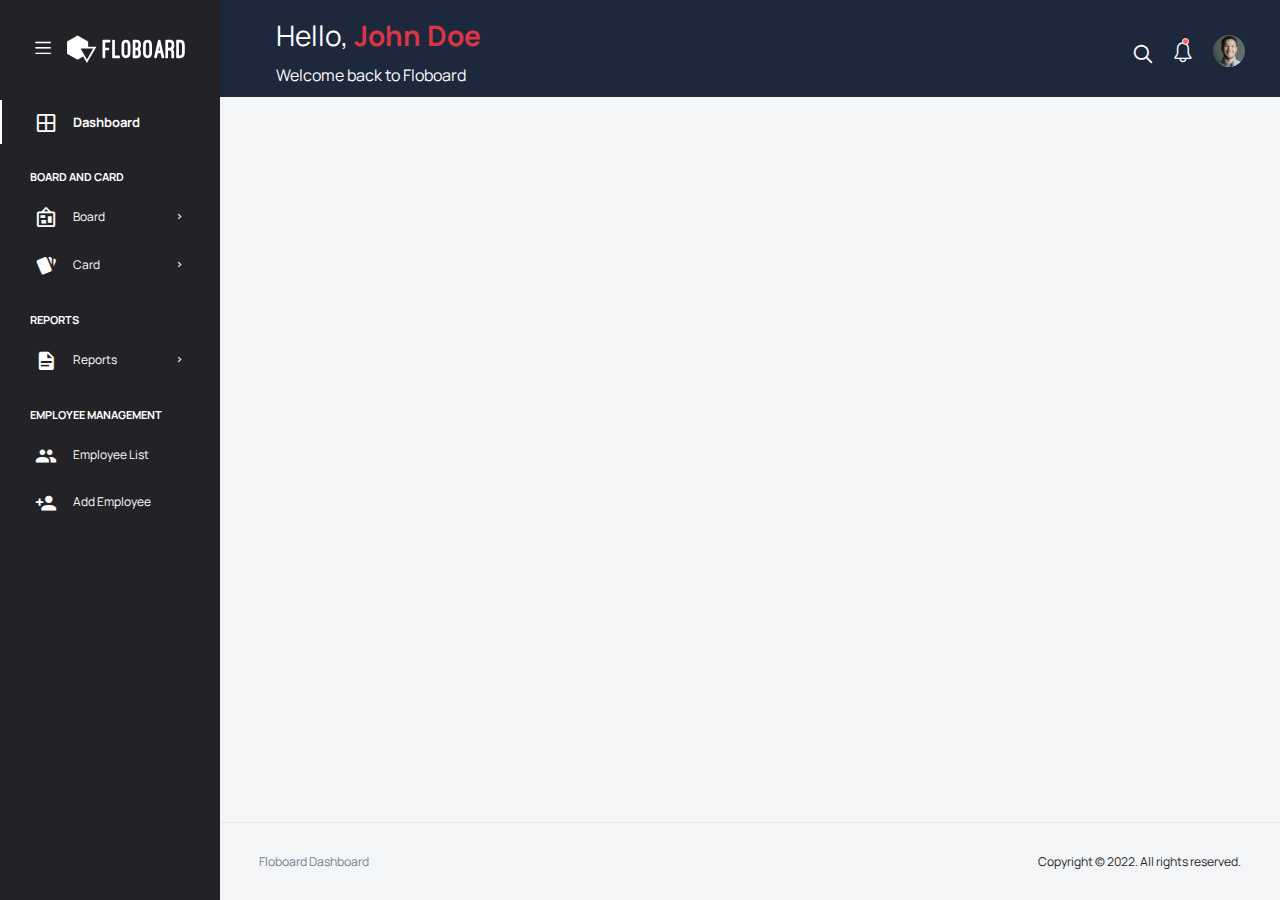
==== index.html @ 1e647978 "First commit, created the base template" ====
<!DOCTYPE html>
<html lang="en">
<head>
    <meta charset="UTF-8">
    <meta http-equiv="X-UA-Compatible" content="IE=edge">
    <meta name="viewport" content="width=device-width, initial-scale=1.0">
    <title>Floboard</title>

    <!-- base css -->
    <link rel="stylesheet" href="assets/vendors/vendors/feather/feather.css">
    <link rel="stylesheet" href="assets/vendors/vendors/mdi/css/materialdesignicons.min.css">
    <link rel="stylesheet" href="assets/vendors/vendors/ti-icons/css/themify-icons.css">
    <link rel="stylesheet" href="assets/vendors/vendors/typicons/typicons.css">
    <link rel="stylesheet" href="assets/vendors/vendors/simple-line-icons/css/simple-line-icons.css">
    <link rel="stylesheet" href="assets/vendors/vendors/css/vendor.bundle.base.css">
    <link rel="stylesheet" href="assets/vendors/css/vertical-layout-light/style.css">
    <!-- base css -->

    <link rel="shortcut icon" href="assets/Floboard-logo/favicon.png" />
</head>
<body class="sidebar-dark">

    <div class="container-scroller">
        <!-- top navbar -->
        <nav class="navbar default-layout col-lg-12 col-12 p-0 fixed-top d-flex align-items-top flex-row navbar-dark">
            <div class="text-center navbar-brand-wrapper d-flex align-items-center justify-content-start">
                <div class="me-3">
                    <button class="navbar-toggler navbar-toggler align-self-center" type="button" data-bs-toggle="minimize">
                    <span class="icon-menu"></span>
                    </button>
                </div>
                <div>
                    <a class="navbar-brand brand-logo" href="index.html">
                    <!-- <img src="assets/vendors/images/logo.svg" alt="logo" /> -->
                    <img src="assets/Floboard-logo/vector/default-monochrome-white.svg" alt="logo" />
                    </a>
                    <a class="navbar-brand brand-logo-mini" href="index.html">
                    <!-- <img src="assets/vendors/images/logo-mini.svg" alt="logo" /> -->
                    <img src="assets/Floboard-logo/favicon.png" alt="logo" />
                    </a>
                </div>
            </div>
            <div class="navbar-menu-wrapper d-flex align-items-top">
                <ul class="navbar-nav">
                    <li class="nav-item font-weight-semibold d-none d-lg-block ms-0">
                        <h1 class="welcome-text text-white">Hello, <span class="text-danger fw-bold">John Doe</span></h1>
                        <h3 class="welcome-sub-text text-white">Welcome back to Floboard </h3>
                    </li>
                </ul>
                <ul class="navbar-nav ms-auto">
                    <li class="nav-item">
                        <form class="search-form" action="#">
                            <i class="icon-search text-white"></i>
                            <input type="search" class="form-control" placeholder="Search Here" title="Search here">
                        </form>
                    </li>
                    <li class="nav-item dropdown">
                        <a class="nav-link count-indicator" id="countDropdown" href="#" data-bs-toggle="dropdown" aria-expanded="false">
                        <i class="icon-bell"></i>
                        <span class="count"></span>
                        </a>
                        <div class="dropdown-menu dropdown-menu-right navbar-dropdown preview-list pb-0" aria-labelledby="countDropdown">
                            <a class="dropdown-item py-3">
                                <p class="mb-0 font-weight-medium float-left">You have 7 unread mails </p>
                                <span class="badge badge-pill badge-primary float-right">View all</span>
                            </a>
                            <div class="dropdown-divider"></div>
                            <a class="dropdown-item preview-item">
                                <div class="preview-thumbnail">
                                    <img src="assets/vendors/images/faces/face10.jpg" alt="image" class="img-sm profile-pic">
                                </div>
                                <div class="preview-item-content flex-grow py-2">
                                    <p class="preview-subject ellipsis font-weight-medium text-dark">Marian Garner </p>
                                    <p class="fw-light small-text mb-0"> The meeting is cancelled </p>
                                </div>
                            </a>
                            <a class="dropdown-item preview-item">
                                <div class="preview-thumbnail">
                                    <img src="assets/vendors/images/faces/face12.jpg" alt="image" class="img-sm profile-pic">
                                </div>
                                <div class="preview-item-content flex-grow py-2">
                                    <p class="preview-subject ellipsis font-weight-medium text-dark">David Grey </p>
                                    <p class="fw-light small-text mb-0"> The meeting is cancelled </p>
                                </div>
                            </a>
                            <a class="dropdown-item preview-item">
                                <div class="preview-thumbnail">
                                    <img src="assets/vendors/images/faces/face1.jpg" alt="image" class="img-sm profile-pic">
                                </div>
                                <div class="preview-item-content flex-grow py-2">
                                    <p class="preview-subject ellipsis font-weight-medium text-dark">Travis Jenkins </p>
                                    <p class="fw-light small-text mb-0"> The meeting is cancelled </p>
                                </div>
                            </a>
                        </div>
                    </li>
                    <li class="nav-item dropdown d-none d-lg-block user-dropdown">
                        <a class="nav-link" id="UserDropdown" href="#" data-bs-toggle="dropdown" aria-expanded="false">
                        <img class="img-xs rounded-circle" src="assets/vendors/images/faces/face8.jpg" alt="Profile image"> </a>
                        <div class="dropdown-menu dropdown-menu-right navbar-dropdown" aria-labelledby="UserDropdown">
                            <div class="dropdown-header text-center">
                                <img class="img-md rounded-circle" src="assets/vendors/images/faces/face8.jpg" alt="Profile image">
                                <p class="mb-1 mt-3 font-weight-semibold">Allen Moreno</p>
                                <p class="fw-light text-muted mb-0">allenmoreno@gmail.com</p>
                            </div>
                            <a class="dropdown-item"><i class="dropdown-item-icon mdi mdi-account-outline text-primary me-2"></i> My Profile <span class="badge badge-pill badge-danger">1</span></a>
                            <a class="dropdown-item"><i class="dropdown-item-icon mdi mdi-message-text-outline text-primary me-2"></i> Messages</a>
                            <a class="dropdown-item"><i class="dropdown-item-icon mdi mdi-calendar-check-outline text-primary me-2"></i> Activity</a>
                            <a class="dropdown-item"><i class="dropdown-item-icon mdi mdi-help-circle-outline text-primary me-2"></i> FAQ</a>
                            <a class="dropdown-item"><i class="dropdown-item-icon mdi mdi-power text-primary me-2"></i>Sign Out</a>
                        </div>
                    </li>
                </ul>
                <button class="navbar-toggler navbar-toggler-right d-lg-none align-self-center" type="button" data-bs-toggle="offcanvas">
                <span class="mdi mdi-menu"></span>
                </button>
            </div>
        </nav>
        <!-- top navbar -->

        <!-- body -->
        <div class="container-fluid page-body-wrapper">

            <!-- sidebar -->
            <nav class="sidebar sidebar-offcanvas" id="sidebar">
                <ul class="nav">
                    <li class="nav-item">
                        <a class="nav-link" href="index.html">
                        <i class="mdi mdi-grid-large menu-icon"></i>
                        <span class="menu-title">Dashboard</span>
                        </a>
                    </li>

                    <li class="nav-item nav-category">Board and Card</li>
                    <li class="nav-item">
                        <a class="nav-link" data-bs-toggle="collapse" href="#board-menu" aria-expanded="false" aria-controls="ui-basic">
                        <i class="menu-icon mdi mdi-bulletin-board"></i>
                        <span class="menu-title">Board</span>
                        <i class="menu-arrow"></i> 
                        </a>
                        <div class="collapse" id="board-menu">
                            <ul class="nav flex-column sub-menu">
                                <li class="nav-item"> <a class="nav-link" href="#">Add Board</a></li>
                                <li class="nav-item"> <a class="nav-link" href="#">Show Boards</a></li>
                            </ul>
                        </div>
                    </li>
                    <li class="nav-item">
                        <a class="nav-link" data-bs-toggle="collapse" href="#card-menu" aria-expanded="false" aria-controls="ui-basic">
                        <i class="menu-icon mdi mdi-cards"></i>
                        <span class="menu-title">Card</span>
                        <i class="menu-arrow"></i> 
                        </a>
                        <div class="collapse" id="card-menu">
                            <ul class="nav flex-column sub-menu">
                                <li class="nav-item"> <a class="nav-link" href="#">Add Card</a></li>
                                <li class="nav-item"> <a class="nav-link" href="#">Show Card</a></li>
                            </ul>
                        </div>
                    </li>

                    <li class="nav-item nav-category">Reports</li>
                    <li class="nav-item">
                        <a class="nav-link" data-bs-toggle="collapse" href="#report-menu" aria-expanded="false" aria-controls="ui-basic">
                        <i class="menu-icon mdi mdi-file-document"></i>
                        <span class="menu-title">Reports</span>
                        <i class="menu-arrow"></i> 
                        </a>
                        <div class="collapse" id="report-menu">
                            <ul class="nav flex-column sub-menu">
                                <li class="nav-item"> <a class="nav-link" href="#">Card Wise Report </a></li>
                                <li class="nav-item"> <a class="nav-link" href="#">Board Wise Report</a></li>
                                <li class="nav-item"> <a class="nav-link" href="#">Employee Wise Report</a></li>
                            </ul>
                        </div>
                    </li>

                    <li class="nav-item nav-category">Employee Management</li>
                    <li class="nav-item">
                        <a class="nav-link" href="#">
                        <i class="menu-icon mdi mdi-account-multiple "></i>
                        <span class="menu-title">Employee List</span>
                        </a>
                    </li>
                    <li class="nav-item">
                        <a class="nav-link" href="#">
                        <i class="menu-icon mdi mdi-account-plus"></i>
                        <span class="menu-title">Add Employee</span>
                        </a>
                    </li>
                </ul>
            </nav>
            <!-- sidebar -->

            <div class="main-panel">
                
                <!-- main content -->
                <div class="content-wrapper">


                </div>
                <!-- main -->

                <!-- footer -->
                <footer class="footer">
                    <div class="d-sm-flex justify-content-center justify-content-sm-between">
                        <span class="text-muted text-center text-sm-left d-block d-sm-inline-block">Floboard Dashboard</span>
                        <span class="float-none float-sm-right d-block mt-1 mt-sm-0 text-center">Copyright © 2022. All rights reserved.</span>
                    </div>
                </footer>
                <!-- footer -->
            </div>
        </div>
        <!-- body -->
        
    </div>
    
    <!-- base js -->
    <script src="assets/vendors/vendors/js/vendor.bundle.base.js"></script>
    <script src="assets/vendors/js/template.js"></script>
    <script src="assets/vendors/js/off-canvas.js"></script>
    <script src="assets/vendors/js/hoverable-collapse.js"></script>
    <!-- base js -->
</body>
</html>
---- assets/vendors/vendors/feather/feather.css ----
@charset "UTF-8";
 
@font-face {
  font-family: "feather";
  src:url("fonts/feather-webfont.eot");
  src:url("fonts/feather-webfont.eot?#iefix") format("embedded-opentype"),
    url("fonts/feather-webfont.woff") format("woff"),
    url("fonts/feather-webfont.ttf") format("truetype"),
    url("fonts/feather-webfont.svg#feather") format("svg");
  font-weight: normal;
  font-style: normal;
}

/* Character Mapping Method */
 
[data-icon]:before {
  display: inline-block;
  font-family: "feather";
  content: attr(data-icon);
  font-style: normal;
  font-weight: normal;
  font-variant: normal;
  text-transform: none;
  speak: none;
  line-height: 1;
  -webkit-font-smoothing: antialiased;
  -moz-osx-font-smoothing: grayscale;
}

/* CSS Class Mapping Method */
 
[class^="icon-"],
[class*=" icon-"] {
  display: inline-block;
  font-family: "feather";
  font-style: normal;
  font-weight: normal;
  font-variant: normal;
  text-transform: none;
  speak: none;
  line-height: 1;
  -webkit-font-smoothing: antialiased;
  -moz-osx-font-smoothing: grayscale;
}

.icon-eye:before {
  content: "\e000";
}

.icon-paper-clip:before {
  content: "\e001";
}

.icon-mail:before {
  content: "\e002";
}

.icon-mail:before {
  content: "\e002";
}

.icon-toggle:before {
  content: "\e003";
}

.icon-layout:before {
  content: "\e004";
}

.icon-link:before {
  content: "\e005";
}

.icon-bell:before {
  content: "\e006";
}

.icon-lock:before {
  content: "\e007";
}

.icon-unlock:before {
  content: "\e008";
}

.icon-ribbon:before {
  content: "\e009";
}

.icon-image:before {
  content: "\e010";
}

.icon-signal:before {
  content: "\e011";
}

.icon-target:before {
  content: "\e012";
}

.icon-clipboard:before {
  content: "\e013";
}

.icon-clock:before {
  content: "\e014";
}

.icon-clock:before {
  content: "\e014";
}

.icon-watch:before {
  content: "\e015";
}

.icon-air-play:before {
  content: "\e016";
}

.icon-camera:before {
  content: "\e017";
}

.icon-video:before {
  content: "\e018";
}

.icon-disc:before {
  content: "\e019";
}

.icon-printer:before {
  content: "\e020";
}

.icon-monitor:before {
  content: "\e021";
}

.icon-server:before {
  content: "\e022";
}

.icon-cog:before {
  content: "\e023";
}

.icon-heart:before {
  content: "\e024";
}

.icon-paragraph:before {
  content: "\e025";
}

.icon-align-justify:before {
  content: "\e026";
}

.icon-align-left:before {
  content: "\e027";
}

.icon-align-center:before {
  content: "\e028";
}

.icon-align-right:before {
  content: "\e029";
}

.icon-book:before {
  content: "\e030";
}

.icon-layers:before {
  content: "\e031";
}

.icon-stack:before {
  content: "\e032";
}

.icon-stack-2:before {
  content: "\e033";
}

.icon-paper:before {
  content: "\e034";
}

.icon-paper-stack:before {
  content: "\e035";
}

.icon-search:before {
  content: "\e036";
}

.icon-zoom-in:before {
  content: "\e037";
}

.icon-zoom-out:before {
  content: "\e038";
}

.icon-reply:before {
  content: "\e039";
}

.icon-circle-plus:before {
  content: "\e040";
}

.icon-circle-minus:before {
  content: "\e041";
}

.icon-circle-check:before {
  content: "\e042";
}

.icon-circle-cross:before {
  content: "\e043";
}

.icon-square-plus:before {
  content: "\e044";
}

.icon-square-minus:before {
  content: "\e045";
}

.icon-square-check:before {
  content: "\e046";
}

.icon-square-cross:before {
  content: "\e047";
}

.icon-microphone:before {
  content: "\e048";
}

.icon-record:before {
  content: "\e049";
}

.icon-skip-back:before {
  content: "\e050";
}

.icon-rewind:before {
  content: "\e051";
}

.icon-play:before {
  content: "\e052";
}

.icon-pause:before {
  content: "\e053";
}

.icon-stop:before {
  content: "\e054";
}

.icon-fast-forward:before {
  content: "\e055";
}

.icon-skip-forward:before {
  content: "\e056";
}

.icon-shuffle:before {
  content: "\e057";
}

.icon-repeat:before {
  content: "\e058";
}

.icon-folder:before {
  content: "\e059";
}

.icon-umbrella:before {
  content: "\e060";
}

.icon-moon:before {
  content: "\e061";
}

.icon-thermometer:before {
  content: "\e062";
}

.icon-drop:before {
  content: "\e063";
}

.icon-sun:before {
  content: "\e064";
}

.icon-cloud:before {
  content: "\e065";
}

.icon-cloud-upload:before {
  content: "\e066";
}

.icon-cloud-download:before {
  content: "\e067";
}

.icon-upload:before {
  content: "\e068";
}

.icon-download:before {
  content: "\e069";
}

.icon-location:before {
  content: "\e070";
}

.icon-location-2:before {
  content: "\e071";
}

.icon-map:before {
  content: "\e072";
}

.icon-battery:before {
  content: "\e073";
}

.icon-head:before {
  content: "\e074";
}

.icon-briefcase:before {
  content: "\e075";
}

.icon-speech-bubble:before {
  content: "\e076";
}

.icon-anchor:before {
  content: "\e077";
}

.icon-globe:before {
  content: "\e078";
}

.icon-box:before {
  content: "\e079";
}

.icon-reload:before {
  content: "\e080";
}

.icon-share:before {
  content: "\e081";
}

.icon-marquee:before {
  content: "\e082";
}

.icon-marquee-plus:before {
  content: "\e083";
}

.icon-marquee-minus:before {
  content: "\e084";
}

.icon-tag:before {
  content: "\e085";
}

.icon-power:before {
  content: "\e086";
}

.icon-command:before {
  content: "\e087";
}

.icon-alt:before {
  content: "\e088";
}

.icon-esc:before {
  content: "\e089";
}

.icon-bar-graph:before {
  content: "\e090";
}

.icon-bar-graph-2:before {
  content: "\e091";
}

.icon-pie-graph:before {
  content: "\e092";
}

.icon-star:before {
  content: "\e093";
}

.icon-arrow-left:before {
  content: "\e094";
}

.icon-arrow-right:before {
  content: "\e095";
}

.icon-arrow-up:before {
  content: "\e096";
}

.icon-arrow-down:before {
  content: "\e097";
}

.icon-volume:before {
  content: "\e098";
}

.icon-mute:before {
  content: "\e099";
}

.icon-content-right:before {
  content: "\e100";
}

.icon-content-left:before {
  content: "\e101";
}

.icon-grid:before {
  content: "\e102";
}

.icon-grid-2:before {
  content: "\e103";
}

.icon-columns:before {
  content: "\e104";
}

.icon-loader:before {
  content: "\e105";
}

.icon-bag:before {
  content: "\e106";
}

.icon-ban:before {
  content: "\e107";
}

.icon-flag:before {
  content: "\e108";
}

.icon-trash:before {
  content: "\e109";
}

.icon-expand:before {
  content: "\e110";
}

.icon-contract:before {
  content: "\e111";
}

.icon-maximize:before {
  content: "\e112";
}

.icon-minimize:before {
  content: "\e113";
}

.icon-plus:before {
  content: "\e114";
}

.icon-minus:before {
  content: "\e115";
}

.icon-check:before {
  content: "\e116";
}

.icon-cross:before {
  content: "\e117";
}

.icon-move:before {
  content: "\e118";
}

.icon-delete:before {
  content: "\e119";
}

.icon-menu:before {
  content: "\e120";
}

.icon-archive:before {
  content: "\e121";
}

.icon-inbox:before {
  content: "\e122";
}

.icon-outbox:before {
  content: "\e123";
}

.icon-file:before {
  content: "\e124";
}

.icon-file-add:before {
  content: "\e125";
}

.icon-file-subtract:before {
  content: "\e126";
}

.icon-help:before {
  content: "\e127";
}

.icon-open:before {
  content: "\e128";
}

.icon-ellipsis:before {
  content: "\e129";
}
---- assets/vendors/vendors/ti-icons/css/themify-icons.css ----
@font-face {
	font-family: 'themify';
	src:url('../fonts/themify.eot');
	src:url('../fonts/themify.eot?#iefix') format('embedded-opentype'),
		url('../fonts/themify.woff') format('woff'),
		url('../fonts/themify.ttf') format('truetype'),
		url('../fonts/themify.svg') format('svg');
	font-weight: normal;
	font-style: normal;
}

[class^="ti-"], [class*=" ti-"] {
	font-family: 'themify';
	speak: none;
	font-style: normal;
	font-weight: normal;
	font-variant: normal;
	text-transform: none;
	line-height: 1;

	/* Better Font Rendering =========== */
	-webkit-font-smoothing: antialiased;
	-moz-osx-font-smoothing: grayscale;
}

.ti-wand:before {
	content: "\e600";
}
.ti-volume:before {
	content: "\e601";
}
.ti-user:before {
	content: "\e602";
}
.ti-unlock:before {
	content: "\e603";
}
.ti-unlink:before {
	content: "\e604";
}
.ti-trash:before {
	content: "\e605";
}
.ti-thought:before {
	content: "\e606";
}
.ti-target:before {
	content: "\e607";
}
.ti-tag:before {
	content: "\e608";
}
.ti-tablet:before {
	content: "\e609";
}
.ti-star:before {
	content: "\e60a";
}
.ti-spray:before {
	content: "\e60b";
}
.ti-signal:before {
	content: "\e60c";
}
.ti-shopping-cart:before {
	content: "\e60d";
}
.ti-shopping-cart-full:before {
	content: "\e60e";
}
.ti-settings:before {
	content: "\e60f";
}
.ti-search:before {
	content: "\e610";
}
.ti-zoom-in:before {
	content: "\e611";
}
.ti-zoom-out:before {
	content: "\e612";
}
.ti-cut:before {
	content: "\e613";
}
.ti-ruler:before {
	content: "\e614";
}
.ti-ruler-pencil:before {
	content: "\e615";
}
.ti-ruler-alt:before {
	content: "\e616";
}
.ti-bookmark:before {
	content: "\e617";
}
.ti-bookmark-alt:before {
	content: "\e618";
}
.ti-reload:before {
	content: "\e619";
}
.ti-plus:before {
	content: "\e61a";
}
.ti-pin:before {
	content: "\e61b";
}
.ti-pencil:before {
	content: "\e61c";
}
.ti-pencil-alt:before {
	content: "\e61d";
}
.ti-paint-roller:before {
	content: "\e61e";
}
.ti-paint-bucket:before {
	content: "\e61f";
}
.ti-na:before {
	content: "\e620";
}
.ti-mobile:before {
	content: "\e621";
}
.ti-minus:before {
	content: "\e622";
}
.ti-medall:before {
	content: "\e623";
}
.ti-medall-alt:before {
	content: "\e624";
}
.ti-marker:before {
	content: "\e625";
}
.ti-marker-alt:before {
	content: "\e626";
}
.ti-arrow-up:before {
	content: "\e627";
}
.ti-arrow-right:before {
	content: "\e628";
}
.ti-arrow-left:before {
	content: "\e629";
}
.ti-arrow-down:before {
	content: "\e62a";
}
.ti-lock:before {
	content: "\e62b";
}
.ti-location-arrow:before {
	content: "\e62c";
}
.ti-link:before {
	content: "\e62d";
}
.ti-layout:before {
	content: "\e62e";
}
.ti-layers:before {
	content: "\e62f";
}
.ti-layers-alt:before {
	content: "\e630";
}
.ti-key:before {
	content: "\e631";
}
.ti-import:before {
	content: "\e632";
}
.ti-image:before {
	content: "\e633";
}
.ti-heart:before {
	content: "\e634";
}
.ti-heart-broken:before {
	content: "\e635";
}
.ti-hand-stop:before {
	content: "\e636";
}
.ti-hand-open:before {
	content: "\e637";
}
.ti-hand-drag:before {
	content: "\e638";
}
.ti-folder:before {
	content: "\e639";
}
.ti-flag:before {
	content: "\e63a";
}
.ti-flag-alt:before {
	content: "\e63b";
}
.ti-flag-alt-2:before {
	content: "\e63c";
}
.ti-eye:before {
	content: "\e63d";
}
.ti-export:before {
	content: "\e63e";
}
.ti-exchange-vertical:before {
	content: "\e63f";
}
.ti-desktop:before {
	content: "\e640";
}
.ti-cup:before {
	content: "\e641";
}
.ti-crown:before {
	content: "\e642";
}
.ti-comments:before {
	content: "\e643";
}
.ti-comment:before {
	content: "\e644";
}
.ti-comment-alt:before {
	content: "\e645";
}
.ti-close:before {
	content: "\e646";
}
.ti-clip:before {
	content: "\e647";
}
.ti-angle-up:before {
	content: "\e648";
}
.ti-angle-right:before {
	content: "\e649";
}
.ti-angle-left:before {
	content: "\e64a";
}
.ti-angle-down:before {
	content: "\e64b";
}
.ti-check:before {
	content: "\e64c";
}
.ti-check-box:before {
	content: "\e64d";
}
.ti-camera:before {
	content: "\e64e";
}
.ti-announcement:before {
	content: "\e64f";
}
.ti-brush:before {
	content: "\e650";
}
.ti-briefcase:before {
	content: "\e651";
}
.ti-bolt:before {
	content: "\e652";
}
.ti-bolt-alt:before {
	content: "\e653";
}
.ti-blackboard:before {
	content: "\e654";
}
.ti-bag:before {
	content: "\e655";
}
.ti-move:before {
	content: "\e656";
}
.ti-arrows-vertical:before {
	content: "\e657";
}
.ti-arrows-horizontal:before {
	content: "\e658";
}
.ti-fullscreen:before {
	content: "\e659";
}
.ti-arrow-top-right:before {
	content: "\e65a";
}
.ti-arrow-top-left:before {
	content: "\e65b";
}
.ti-arrow-circle-up:before {
	content: "\e65c";
}
.ti-arrow-circle-right:before {
	content: "\e65d";
}
.ti-arrow-circle-left:before {
	content: "\e65e";
}
.ti-arrow-circle-down:before {
	content: "\e65f";
}
.ti-angle-double-up:before {
	content: "\e660";
}
.ti-angle-double-right:before {
	content: "\e661";
}
.ti-angle-double-left:before {
	content: "\e662";
}
.ti-angle-double-down:before {
	content: "\e663";
}
.ti-zip:before {
	content: "\e664";
}
.ti-world:before {
	content: "\e665";
}
.ti-wheelchair:before {
	content: "\e666";
}
.ti-view-list:before {
	content: "\e667";
}
.ti-view-list-alt:before {
	content: "\e668";
}
.ti-view-grid:before {
	content: "\e669";
}
.ti-uppercase:before {
	content: "\e66a";
}
.ti-upload:before {
	content: "\e66b";
}
.ti-underline:before {
	content: "\e66c";
}
.ti-truck:before {
	content: "\e66d";
}
.ti-timer:before {
	content: "\e66e";
}
.ti-ticket:before {
	content: "\e66f";
}
.ti-thumb-up:before {
	content: "\e670";
}
.ti-thumb-down:before {
	content: "\e671";
}
.ti-text:before {
	content: "\e672";
}
.ti-stats-up:before {
	content: "\e673";
}
.ti-stats-down:before {
	content: "\e674";
}
.ti-split-v:before {
	content: "\e675";
}
.ti-split-h:before {
	content: "\e676";
}
.ti-smallcap:before {
	content: "\e677";
}
.ti-shine:before {
	content: "\e678";
}
.ti-shift-right:before {
	content: "\e679";
}
.ti-shift-left:before {
	content: "\e67a";
}
.ti-shield:before {
	content: "\e67b";
}
.ti-notepad:before {
	content: "\e67c";
}
.ti-server:before {
	content: "\e67d";
}
.ti-quote-right:before {
	content: "\e67e";
}
.ti-quote-left:before {
	content: "\e67f";
}
.ti-pulse:before {
	content: "\e680";
}
.ti-printer:before {
	content: "\e681";
}
.ti-power-off:before {
	content: "\e682";
}
.ti-plug:before {
	content: "\e683";
}
.ti-pie-chart:before {
	content: "\e684";
}
.ti-paragraph:before {
	content: "\e685";
}
.ti-panel:before {
	content: "\e686";
}
.ti-package:before {
	content: "\e687";
}
.ti-music:before {
	content: "\e688";
}
.ti-music-alt:before {
	content: "\e689";
}
.ti-mouse:before {
	content: "\e68a";
}
.ti-mouse-alt:before {
	content: "\e68b";
}
.ti-money:before {
	content: "\e68c";
}
.ti-microphone:before {
	content: "\e68d";
}
.ti-menu:before {
	content: "\e68e";
}
.ti-menu-alt:before {
	content: "\e68f";
}
.ti-map:before {
	content: "\e690";
}
.ti-map-alt:before {
	content: "\e691";
}
.ti-loop:before {
	content: "\e692";
}
.ti-location-pin:before {
	content: "\e693";
}
.ti-list:before {
	content: "\e694";
}
.ti-light-bulb:before {
	content: "\e695";
}
.ti-Italic:before {
	content: "\e696";
}
.ti-info:before {
	content: "\e697";
}
.ti-infinite:before {
	content: "\e698";
}
.ti-id-badge:before {
	content: "\e699";
}
.ti-hummer:before {
	content: "\e69a";
}
.ti-home:before {
	content: "\e69b";
}
.ti-help:before {
	content: "\e69c";
}
.ti-headphone:before {
	content: "\e69d";
}
.ti-harddrives:before {
	content: "\e69e";
}
.ti-harddrive:before {
	content: "\e69f";
}
.ti-gift:before {
	content: "\e6a0";
}
.ti-game:before {
	content: "\e6a1";
}
.ti-filter:before {
	content: "\e6a2";
}
.ti-files:before {
	content: "\e6a3";
}
.ti-file:before {
	content: "\e6a4";
}
.ti-eraser:before {
	content: "\e6a5";
}
.ti-envelope:before {
	content: "\e6a6";
}
.ti-download:before {
	content: "\e6a7";
}
.ti-direction:before {
	content: "\e6a8";
}
.ti-direction-alt:before {
	content: "\e6a9";
}
.ti-dashboard:before {
	content: "\e6aa";
}
.ti-control-stop:before {
	content: "\e6ab";
}
.ti-control-shuffle:before {
	content: "\e6ac";
}
.ti-control-play:before {
	content: "\e6ad";
}
.ti-control-pause:before {
	content: "\e6ae";
}
.ti-control-forward:before {
	content: "\e6af";
}
.ti-control-backward:before {
	content: "\e6b0";
}
.ti-cloud:before {
	content: "\e6b1";
}
.ti-cloud-up:before {
	content: "\e6b2";
}
.ti-cloud-down:before {
	content: "\e6b3";
}
.ti-clipboard:before {
	content: "\e6b4";
}
.ti-car:before {
	content: "\e6b5";
}
.ti-calendar:before {
	content: "\e6b6";
}
.ti-book:before {
	content: "\e6b7";
}
.ti-bell:before {
	content: "\e6b8";
}
.ti-basketball:before {
	content: "\e6b9";
}
.ti-bar-chart:before {
	content: "\e6ba";
}
.ti-bar-chart-alt:before {
	content: "\e6bb";
}
.ti-back-right:before {
	content: "\e6bc";
}
.ti-back-left:before {
	content: "\e6bd";
}
.ti-arrows-corner:before {
	content: "\e6be";
}
.ti-archive:before {
	content: "\e6bf";
}
.ti-anchor:before {
	content: "\e6c0";
}
.ti-align-right:before {
	content: "\e6c1";
}
.ti-align-left:before {
	content: "\e6c2";
}
.ti-align-justify:before {
	content: "\e6c3";
}
.ti-align-center:before {
	content: "\e6c4";
}
.ti-alert:before {
	content: "\e6c5";
}
.ti-alarm-clock:before {
	content: "\e6c6";
}
.ti-agenda:before {
	content: "\e6c7";
}
.ti-write:before {
	content: "\e6c8";
}
.ti-window:before {
	content: "\e6c9";
}
.ti-widgetized:before {
	content: "\e6ca";
}
.ti-widget:before {
	content: "\e6cb";
}
.ti-widget-alt:before {
	content: "\e6cc";
}
.ti-wallet:before {
	content: "\e6cd";
}
.ti-video-clapper:before {
	content: "\e6ce";
}
.ti-video-camera:before {
	content: "\e6cf";
}
.ti-vector:before {
	content: "\e6d0";
}
.ti-themify-logo:before {
	content: "\e6d1";
}
.ti-themify-favicon:before {
	content: "\e6d2";
}
.ti-themify-favicon-alt:before {
	content: "\e6d3";
}
.ti-support:before {
	content: "\e6d4";
}
.ti-stamp:before {
	content: "\e6d5";
}
.ti-split-v-alt:before {
	content: "\e6d6";
}
.ti-slice:before {
	content: "\e6d7";
}
.ti-shortcode:before {
	content: "\e6d8";
}
.ti-shift-right-alt:before {
	content: "\e6d9";
}
.ti-shift-left-alt:before {
	content: "\e6da";
}
.ti-ruler-alt-2:before {
	content: "\e6db";
}
.ti-receipt:before {
	content: "\e6dc";
}
.ti-pin2:before {
	content: "\e6dd";
}
.ti-pin-alt:before {
	content: "\e6de";
}
.ti-pencil-alt2:before {
	content: "\e6df";
}
.ti-palette:before {
	content: "\e6e0";
}
.ti-more:before {
	content: "\e6e1";
}
.ti-more-alt:before {
	content: "\e6e2";
}
.ti-microphone-alt:before {
	content: "\e6e3";
}
.ti-magnet:before {
	content: "\e6e4";
}
.ti-line-double:before {
	content: "\e6e5";
}
.ti-line-dotted:before {
	content: "\e6e6";
}
.ti-line-dashed:before {
	content: "\e6e7";
}
.ti-layout-width-full:before {
	content: "\e6e8";
}
.ti-layout-width-default:before {
	content: "\e6e9";
}
.ti-layout-width-default-alt:before {
	content: "\e6ea";
}
.ti-layout-tab:before {
	content: "\e6eb";
}
.ti-layout-tab-window:before {
	content: "\e6ec";
}
.ti-layout-tab-v:before {
	content: "\e6ed";
}
.ti-layout-tab-min:before {
	content: "\e6ee";
}
.ti-layout-slider:before {
	content: "\e6ef";
}
.ti-layout-slider-alt:before {
	content: "\e6f0";
}
.ti-layout-sidebar-right:before {
	content: "\e6f1";
}
.ti-layout-sidebar-none:before {
	content: "\e6f2";
}
.ti-layout-sidebar-left:before {
	content: "\e6f3";
}
.ti-layout-placeholder:before {
	content: "\e6f4";
}
.ti-layout-menu:before {
	content: "\e6f5";
}
.ti-layout-menu-v:before {
	content: "\e6f6";
}
.ti-layout-menu-separated:before {
	content: "\e6f7";
}
.ti-layout-menu-full:before {
	content: "\e6f8";
}
.ti-layout-media-right-alt:before {
	content: "\e6f9";
}
.ti-layout-media-right:before {
	content: "\e6fa";
}
.ti-layout-media-overlay:before {
	content: "\e6fb";
}
.ti-layout-media-overlay-alt:before {
	content: "\e6fc";
}
.ti-layout-media-overlay-alt-2:before {
	content: "\e6fd";
}
.ti-layout-media-left-alt:before {
	content: "\e6fe";
}
.ti-layout-media-left:before {
	content: "\e6ff";
}
.ti-layout-media-center-alt:before {
	content: "\e700";
}
.ti-layout-media-center:before {
	content: "\e701";
}
.ti-layout-list-thumb:before {
	content: "\e702";
}
.ti-layout-list-thumb-alt:before {
	content: "\e703";
}
.ti-layout-list-post:before {
	content: "\e704";
}
.ti-layout-list-large-image:before {
	content: "\e705";
}
.ti-layout-line-solid:before {
	content: "\e706";
}
.ti-layout-grid4:before {
	content: "\e707";
}
.ti-layout-grid3:before {
	content: "\e708";
}
.ti-layout-grid2:before {
	content: "\e709";
}
.ti-layout-grid2-thumb:before {
	content: "\e70a";
}
.ti-layout-cta-right:before {
	content: "\e70b";
}
.ti-layout-cta-left:before {
	content: "\e70c";
}
.ti-layout-cta-center:before {
	content: "\e70d";
}
.ti-layout-cta-btn-right:before {
	content: "\e70e";
}
.ti-layout-cta-btn-left:before {
	content: "\e70f";
}
.ti-layout-column4:before {
	content: "\e710";
}
.ti-layout-column3:before {
	content: "\e711";
}
.ti-layout-column2:before {
	content: "\e712";
}
.ti-layout-accordion-separated:before {
	content: "\e713";
}
.ti-layout-accordion-merged:before {
	content: "\e714";
}
.ti-layout-accordion-list:before {
	content: "\e715";
}
.ti-ink-pen:before {
	content: "\e716";
}
.ti-info-alt:before {
	content: "\e717";
}
.ti-help-alt:before {
	content: "\e718";
}
.ti-headphone-alt:before {
	content: "\e719";
}
.ti-hand-point-up:before {
	content: "\e71a";
}
.ti-hand-point-right:before {
	content: "\e71b";
}
.ti-hand-point-left:before {
	content: "\e71c";
}
.ti-hand-point-down:before {
	content: "\e71d";
}
.ti-gallery:before {
	content: "\e71e";
}
.ti-face-smile:before {
	content: "\e71f";
}
.ti-face-sad:before {
	content: "\e720";
}
.ti-credit-card:before {
	content: "\e721";
}
.ti-control-skip-forward:before {
	content: "\e722";
}
.ti-control-skip-backward:before {
	content: "\e723";
}
.ti-control-record:before {
	content: "\e724";
}
.ti-control-eject:before {
	content: "\e725";
}
.ti-comments-smiley:before {
	content: "\e726";
}
.ti-brush-alt:before {
	content: "\e727";
}
.ti-youtube:before {
	content: "\e728";
}
.ti-vimeo:before {
	content: "\e729";
}
.ti-twitter:before {
	content: "\e72a";
}
.ti-time:before {
	content: "\e72b";
}
.ti-tumblr:before {
	content: "\e72c";
}
.ti-skype:before {
	content: "\e72d";
}
.ti-share:before {
	content: "\e72e";
}
.ti-share-alt:before {
	content: "\e72f";
}
.ti-rocket:before {
	content: "\e730";
}
.ti-pinterest:before {
	content: "\e731";
}
.ti-new-window:before {
	content: "\e732";
}
.ti-microsoft:before {
	content: "\e733";
}
.ti-list-ol:before {
	content: "\e734";
}
.ti-linkedin:before {
	content: "\e735";
}
.ti-layout-sidebar-2:before {
	content: "\e736";
}
.ti-layout-grid4-alt:before {
	content: "\e737";
}
.ti-layout-grid3-alt:before {
	content: "\e738";
}
.ti-layout-grid2-alt:before {
	content: "\e739";
}
.ti-layout-column4-alt:before {
	content: "\e73a";
}
.ti-layout-column3-alt:before {
	content: "\e73b";
}
.ti-layout-column2-alt:before {
	content: "\e73c";
}
.ti-instagram:before {
	content: "\e73d";
}
.ti-google:before {
	content: "\e73e";
}
.ti-github:before {
	content: "\e73f";
}
.ti-flickr:before {
	content: "\e740";
}
.ti-facebook:before {
	content: "\e741";
}
.ti-dropbox:before {
	content: "\e742";
}
.ti-dribbble:before {
	content: "\e743";
}
.ti-apple:before {
	content: "\e744";
}
.ti-android:before {
	content: "\e745";
}
.ti-save:before {
	content: "\e746";
}
.ti-save-alt:before {
	content: "\e747";
}
.ti-yahoo:before {
	content: "\e748";
}
.ti-wordpress:before {
	content: "\e749";
}
.ti-vimeo-alt:before {
	content: "\e74a";
}
.ti-twitter-alt:before {
	content: "\e74b";
}
.ti-tumblr-alt:before {
	content: "\e74c";
}
.ti-trello:before {
	content: "\e74d";
}
.ti-stack-overflow:before {
	content: "\e74e";
}
.ti-soundcloud:before {
	content: "\e74f";
}
.ti-sharethis:before {
	content: "\e750";
}
.ti-sharethis-alt:before {
	content: "\e751";
}
.ti-reddit:before {
	content: "\e752";
}
.ti-pinterest-alt:before {
	content: "\e753";
}
.ti-microsoft-alt:before {
	content: "\e754";
}
.ti-linux:before {
	content: "\e755";
}
.ti-jsfiddle:before {
	content: "\e756";
}
.ti-joomla:before {
	content: "\e757";
}
.ti-html5:before {
	content: "\e758";
}
.ti-flickr-alt:before {
	content: "\e759";
}
.ti-email:before {
	content: "\e75a";
}
.ti-drupal:before {
	content: "\e75b";
}
.ti-dropbox-alt:before {
	content: "\e75c";
}
.ti-css3:before {
	content: "\e75d";
}
.ti-rss:before {
	content: "\e75e";
}
.ti-rss-alt:before {
	content: "\e75f";
}
---- assets/vendors/vendors/typicons/typicons.css ----
@charset "UTF-8";

@font-face {
  font-family: "typicons";
  src: url("typicons.eot?b99ba6e7256a27d29176cef7fc322738?#iefix") format("embedded-opentype"),
url("typicons.woff2?b99ba6e7256a27d29176cef7fc322738") format("woff2"),
url("typicons.woff?b99ba6e7256a27d29176cef7fc322738") format("woff"),
url("typicons.ttf?b99ba6e7256a27d29176cef7fc322738") format("truetype"),
url("typicons.svg?b99ba6e7256a27d29176cef7fc322738#typicons") format("svg");
}

.typcn:before {
  font-family: typicons !important;
  font-style: normal;
  font-weight: normal !important;
  font-variant: normal;
  text-transform: none;
  line-height: 1;
  -webkit-font-smoothing: antialiased;
  -moz-osx-font-smoothing: grayscale;
}

.typcn-lg {
  font-size: 1.33333333em;
  line-height: 0.75em;
  vertical-align: -15%;
}
.typcn-2x {
  font-size: 2em;
}
.typcn-3x {
  font-size: 3em;
}
.typcn-4x {
  font-size: 4em;
}
.typcn-5x {
  font-size: 5em;
}

.typcn-adjust-brightness:before {
  content: "\e000";
}
.typcn-adjust-contrast:before {
  content: "\e001";
}
.typcn-anchor-outline:before {
  content: "\e002";
}
.typcn-anchor:before {
  content: "\e003";
}
.typcn-archive:before {
  content: "\e004";
}
.typcn-arrow-back-outline:before {
  content: "\e005";
}
.typcn-arrow-back:before {
  content: "\e006";
}
.typcn-arrow-down-outline:before {
  content: "\e007";
}
.typcn-arrow-down-thick:before {
  content: "\e008";
}
.typcn-arrow-down:before {
  content: "\e009";
}
.typcn-arrow-forward-outline:before {
  content: "\e00a";
}
.typcn-arrow-forward:before {
  content: "\e00b";
}
.typcn-arrow-left-outline:before {
  content: "\e00c";
}
.typcn-arrow-left-thick:before {
  content: "\e00d";
}
.typcn-arrow-left:before {
  content: "\e00e";
}
.typcn-arrow-loop-outline:before {
  content: "\e00f";
}
.typcn-arrow-loop:before {
  content: "\e010";
}
.typcn-arrow-maximise-outline:before {
  content: "\e011";
}
.typcn-arrow-maximise:before {
  content: "\e012";
}
.typcn-arrow-minimise-outline:before {
  content: "\e013";
}
.typcn-arrow-minimise:before {
  content: "\e014";
}
.typcn-arrow-move-outline:before {
  content: "\e015";
}
.typcn-arrow-move:before {
  content: "\e016";
}
.typcn-arrow-repeat-outline:before {
  content: "\e017";
}
.typcn-arrow-repeat:before {
  content: "\e018";
}
.typcn-arrow-right-outline:before {
  content: "\e019";
}
.typcn-arrow-right-thick:before {
  content: "\e01a";
}
.typcn-arrow-right:before {
  content: "\e01b";
}
.typcn-arrow-shuffle:before {
  content: "\e01c";
}
.typcn-arrow-sorted-down:before {
  content: "\e01d";
}
.typcn-arrow-sorted-up:before {
  content: "\e01e";
}
.typcn-arrow-sync-outline:before {
  content: "\e01f";
}
.typcn-arrow-sync:before {
  content: "\e020";
}
.typcn-arrow-unsorted:before {
  content: "\e021";
}
.typcn-arrow-up-outline:before {
  content: "\e022";
}
.typcn-arrow-up-thick:before {
  content: "\e023";
}
.typcn-arrow-up:before {
  content: "\e024";
}
.typcn-at:before {
  content: "\e025";
}
.typcn-attachment-outline:before {
  content: "\e026";
}
.typcn-attachment:before {
  content: "\e027";
}
.typcn-backspace-outline:before {
  content: "\e028";
}
.typcn-backspace:before {
  content: "\e029";
}
.typcn-battery-charge:before {
  content: "\e02a";
}
.typcn-battery-full:before {
  content: "\e02b";
}
.typcn-battery-high:before {
  content: "\e02c";
}
.typcn-battery-low:before {
  content: "\e02d";
}
.typcn-battery-mid:before {
  content: "\e02e";
}
.typcn-beaker:before {
  content: "\e02f";
}
.typcn-beer:before {
  content: "\e030";
}
.typcn-bell:before {
  content: "\e031";
}
.typcn-book:before {
  content: "\e032";
}
.typcn-bookmark:before {
  content: "\e033";
}
.typcn-briefcase:before {
  content: "\e034";
}
.typcn-brush:before {
  content: "\e035";
}
.typcn-business-card:before {
  content: "\e036";
}
.typcn-calculator:before {
  content: "\e037";
}
.typcn-calendar-outline:before {
  content: "\e038";
}
.typcn-calendar:before {
  content: "\e039";
}
.typcn-camera-outline:before {
  content: "\e03a";
}
.typcn-camera:before {
  content: "\e03b";
}
.typcn-cancel-outline:before {
  content: "\e03c";
}
.typcn-cancel:before {
  content: "\e03d";
}
.typcn-chart-area-outline:before {
  content: "\e03e";
}
.typcn-chart-area:before {
  content: "\e03f";
}
.typcn-chart-bar-outline:before {
  content: "\e040";
}
.typcn-chart-bar:before {
  content: "\e041";
}
.typcn-chart-line-outline:before {
  content: "\e042";
}
.typcn-chart-line:before {
  content: "\e043";
}
.typcn-chart-pie-outline:before {
  content: "\e044";
}
.typcn-chart-pie:before {
  content: "\e045";
}
.typcn-chevron-left-outline:before {
  content: "\e046";
}
.typcn-chevron-left:before {
  content: "\e047";
}
.typcn-chevron-right-outline:before {
  content: "\e048";
}
.typcn-chevron-right:before {
  content: "\e049";
}
.typcn-clipboard:before {
  content: "\e04a";
}
.typcn-cloud-storage:before {
  content: "\e04b";
}
.typcn-cloud-storage-outline:before {
  content: "\e054";
}
.typcn-code-outline:before {
  content: "\e04c";
}
.typcn-code:before {
  content: "\e04d";
}
.typcn-coffee:before {
  content: "\e04e";
}
.typcn-cog-outline:before {
  content: "\e04f";
}
.typcn-cog:before {
  content: "\e050";
}
.typcn-compass:before {
  content: "\e051";
}
.typcn-contacts:before {
  content: "\e052";
}
.typcn-credit-card:before {
  content: "\e053";
}
.typcn-css3:before {
  content: "\e055";
}
.typcn-database:before {
  content: "\e056";
}
.typcn-delete-outline:before {
  content: "\e057";
}
.typcn-delete:before {
  content: "\e058";
}
.typcn-device-desktop:before {
  content: "\e059";
}
.typcn-device-laptop:before {
  content: "\e05a";
}
.typcn-device-phone:before {
  content: "\e05b";
}
.typcn-device-tablet:before {
  content: "\e05c";
}
.typcn-directions:before {
  content: "\e05d";
}
.typcn-divide-outline:before {
  content: "\e05e";
}
.typcn-divide:before {
  content: "\e05f";
}
.typcn-document-add:before {
  content: "\e060";
}
.typcn-document-delete:before {
  content: "\e061";
}
.typcn-document-text:before {
  content: "\e062";
}
.typcn-document:before {
  content: "\e063";
}
.typcn-download-outline:before {
  content: "\e064";
}
.typcn-download:before {
  content: "\e065";
}
.typcn-dropbox:before {
  content: "\e066";
}
.typcn-edit:before {
  content: "\e067";
}
.typcn-eject-outline:before {
  content: "\e068";
}
.typcn-eject:before {
  content: "\e069";
}
.typcn-equals-outline:before {
  content: "\e06a";
}
.typcn-equals:before {
  content: "\e06b";
}
.typcn-export-outline:before {
  content: "\e06c";
}
.typcn-export:before {
  content: "\e06d";
}
.typcn-eye-outline:before {
  content: "\e06e";
}
.typcn-eye:before {
  content: "\e06f";
}
.typcn-feather:before {
  content: "\e070";
}
.typcn-film:before {
  content: "\e071";
}
.typcn-filter:before {
  content: "\e072";
}
.typcn-flag-outline:before {
  content: "\e073";
}
.typcn-flag:before {
  content: "\e074";
}
.typcn-flash-outline:before {
  content: "\e075";
}
.typcn-flash:before {
  content: "\e076";
}
.typcn-flow-children:before {
  content: "\e077";
}
.typcn-flow-merge:before {
  content: "\e078";
}
.typcn-flow-parallel:before {
  content: "\e079";
}
.typcn-flow-switch:before {
  content: "\e07a";
}
.typcn-folder-add:before {
  content: "\e07b";
}
.typcn-folder-delete:before {
  content: "\e07c";
}
.typcn-folder-open:before {
  content: "\e07d";
}
.typcn-folder:before {
  content: "\e07e";
}
.typcn-gift:before {
  content: "\e07f";
}
.typcn-globe-outline:before {
  content: "\e080";
}
.typcn-globe:before {
  content: "\e081";
}
.typcn-group-outline:before {
  content: "\e082";
}
.typcn-group:before {
  content: "\e083";
}
.typcn-headphones:before {
  content: "\e084";
}
.typcn-heart-full-outline:before {
  content: "\e085";
}
.typcn-heart-half-outline:before {
  content: "\e086";
}
.typcn-heart-outline:before {
  content: "\e087";
}
.typcn-heart:before {
  content: "\e088";
}
.typcn-home-outline:before {
  content: "\e089";
}
.typcn-home:before {
  content: "\e08a";
}
.typcn-html5:before {
  content: "\e08b";
}
.typcn-image-outline:before {
  content: "\e08c";
}
.typcn-image:before {
  content: "\e08d";
}
.typcn-infinity-outline:before {
  content: "\e08e";
}
.typcn-infinity:before {
  content: "\e08f";
}
.typcn-info-large-outline:before {
  content: "\e090";
}
.typcn-info-large:before {
  content: "\e091";
}
.typcn-info-outline:before {
  content: "\e092";
}
.typcn-info:before {
  content: "\e093";
}
.typcn-input-checked-outline:before {
  content: "\e094";
}
.typcn-input-checked:before {
  content: "\e095";
}
.typcn-key-outline:before {
  content: "\e096";
}
.typcn-key:before {
  content: "\e097";
}
.typcn-keyboard:before {
  content: "\e098";
}
.typcn-leaf:before {
  content: "\e099";
}
.typcn-lightbulb:before {
  content: "\e09a";
}
.typcn-link-outline:before {
  content: "\e09b";
}
.typcn-link:before {
  content: "\e09c";
}
.typcn-location-arrow-outline:before {
  content: "\e09d";
}
.typcn-location-arrow:before {
  content: "\e09e";
}
.typcn-location-outline:before {
  content: "\e09f";
}
.typcn-location:before {
  content: "\e0a0";
}
.typcn-lock-closed-outline:before {
  content: "\e0a1";
}
.typcn-lock-closed:before {
  content: "\e0a2";
}
.typcn-lock-open-outline:before {
  content: "\e0a3";
}
.typcn-lock-open:before {
  content: "\e0a4";
}
.typcn-mail:before {
  content: "\e0a5";
}
.typcn-map:before {
  content: "\e0a6";
}
.typcn-media-eject-outline:before {
  content: "\e0a7";
}
.typcn-media-eject:before {
  content: "\e0a8";
}
.typcn-media-fast-forward-outline:before {
  content: "\e0a9";
}
.typcn-media-fast-forward:before {
  content: "\e0aa";
}
.typcn-media-pause-outline:before {
  content: "\e0ab";
}
.typcn-media-pause:before {
  content: "\e0ac";
}
.typcn-media-play-outline:before {
  content: "\e0ad";
}
.typcn-media-play-reverse-outline:before {
  content: "\e0ae";
}
.typcn-media-play-reverse:before {
  content: "\e0af";
}
.typcn-media-play:before {
  content: "\e0b0";
}
.typcn-media-record-outline:before {
  content: "\e0b1";
}
.typcn-media-record:before {
  content: "\e0b2";
}
.typcn-media-rewind-outline:before {
  content: "\e0b3";
}
.typcn-media-rewind:before {
  content: "\e0b4";
}
.typcn-media-stop-outline:before {
  content: "\e0b5";
}
.typcn-media-stop:before {
  content: "\e0b6";
}
.typcn-message-typing:before {
  content: "\e0b7";
}
.typcn-message:before {
  content: "\e0b8";
}
.typcn-messages:before {
  content: "\e0b9";
}
.typcn-microphone-outline:before {
  content: "\e0ba";
}
.typcn-microphone:before {
  content: "\e0bb";
}
.typcn-minus-outline:before {
  content: "\e0bc";
}
.typcn-minus:before {
  content: "\e0bd";
}
.typcn-mortar-board:before {
  content: "\e0be";
}
.typcn-news:before {
  content: "\e0bf";
}
.typcn-notes-outline:before {
  content: "\e0c0";
}
.typcn-notes:before {
  content: "\e0c1";
}
.typcn-pen:before {
  content: "\e0c2";
}
.typcn-pencil:before {
  content: "\e0c3";
}
.typcn-phone-outline:before {
  content: "\e0c4";
}
.typcn-phone:before {
  content: "\e0c5";
}
.typcn-pi-outline:before {
  content: "\e0c6";
}
.typcn-pi:before {
  content: "\e0c7";
}
.typcn-pin-outline:before {
  content: "\e0c8";
}
.typcn-pin:before {
  content: "\e0c9";
}
.typcn-pipette:before {
  content: "\e0ca";
}
.typcn-plane-outline:before {
  content: "\e0cb";
}
.typcn-plane:before {
  content: "\e0cc";
}
.typcn-plug:before {
  content: "\e0cd";
}
.typcn-plus-outline:before {
  content: "\e0ce";
}
.typcn-plus:before {
  content: "\e0cf";
}
.typcn-point-of-interest-outline:before {
  content: "\e0d0";
}
.typcn-point-of-interest:before {
  content: "\e0d1";
}
.typcn-power-outline:before {
  content: "\e0d2";
}
.typcn-power:before {
  content: "\e0d3";
}
.typcn-printer:before {
  content: "\e0d4";
}
.typcn-puzzle-outline:before {
  content: "\e0d5";
}
.typcn-puzzle:before {
  content: "\e0d6";
}
.typcn-radar-outline:before {
  content: "\e0d7";
}
.typcn-radar:before {
  content: "\e0d8";
}
.typcn-refresh-outline:before {
  content: "\e0d9";
}
.typcn-refresh:before {
  content: "\e0da";
}
.typcn-rss-outline:before {
  content: "\e0db";
}
.typcn-rss:before {
  content: "\e0dc";
}
.typcn-scissors-outline:before {
  content: "\e0dd";
}
.typcn-scissors:before {
  content: "\e0de";
}
.typcn-shopping-bag:before {
  content: "\e0df";
}
.typcn-shopping-cart:before {
  content: "\e0e0";
}
.typcn-social-at-circular:before {
  content: "\e0e1";
}
.typcn-social-dribbble-circular:before {
  content: "\e0e2";
}
.typcn-social-dribbble:before {
  content: "\e0e3";
}
.typcn-social-facebook-circular:before {
  content: "\e0e4";
}
.typcn-social-facebook:before {
  content: "\e0e5";
}
.typcn-social-flickr-circular:before {
  content: "\e0e6";
}
.typcn-social-flickr:before {
  content: "\e0e7";
}
.typcn-social-github-circular:before {
  content: "\e0e8";
}
.typcn-social-github:before {
  content: "\e0e9";
}
.typcn-social-google-plus-circular:before {
  content: "\e0ea";
}
.typcn-social-google-plus:before {
  content: "\e0eb";
}
.typcn-social-instagram-circular:before {
  content: "\e0ec";
}
.typcn-social-instagram:before {
  content: "\e0ed";
}
.typcn-social-last-fm-circular:before {
  content: "\e0ee";
}
.typcn-social-last-fm:before {
  content: "\e0ef";
}
.typcn-social-linkedin-circular:before {
  content: "\e0f0";
}
.typcn-social-linkedin:before {
  content: "\e0f1";
}
.typcn-social-pinterest-circular:before {
  content: "\e0f2";
}
.typcn-social-pinterest:before {
  content: "\e0f3";
}
.typcn-social-skype-outline:before {
  content: "\e0f4";
}
.typcn-social-skype:before {
  content: "\e0f5";
}
.typcn-social-tumbler-circular:before {
  content: "\e0f6";
}
.typcn-social-tumbler:before {
  content: "\e0f7";
}
.typcn-social-twitter-circular:before {
  content: "\e0f8";
}
.typcn-social-twitter:before {
  content: "\e0f9";
}
.typcn-social-vimeo-circular:before {
  content: "\e0fa";
}
.typcn-social-vimeo:before {
  content: "\e0fb";
}
.typcn-social-youtube-circular:before {
  content: "\e0fc";
}
.typcn-social-youtube:before {
  content: "\e0fd";
}
.typcn-sort-alphabetically-outline:before {
  content: "\e0fe";
}
.typcn-sort-alphabetically:before {
  content: "\e0ff";
}
.typcn-sort-numerically-outline:before {
  content: "\e100";
}
.typcn-sort-numerically:before {
  content: "\e101";
}
.typcn-spanner-outline:before {
  content: "\e102";
}
.typcn-spanner:before {
  content: "\e103";
}
.typcn-spiral:before {
  content: "\e104";
}
.typcn-star-full-outline:before {
  content: "\e105";
}
.typcn-star-half-outline:before {
  content: "\e106";
}
.typcn-star-half:before {
  content: "\e107";
}
.typcn-star-outline:before {
  content: "\e108";
}
.typcn-star:before {
  content: "\e109";
}
.typcn-starburst-outline:before {
  content: "\e10a";
}
.typcn-starburst:before {
  content: "\e10b";
}
.typcn-stopwatch:before {
  content: "\e10c";
}
.typcn-support:before {
  content: "\e10d";
}
.typcn-tabs-outline:before {
  content: "\e10e";
}
.typcn-tag:before {
  content: "\e10f";
}
.typcn-tags:before {
  content: "\e110";
}
.typcn-th-large-outline:before {
  content: "\e111";
}
.typcn-th-large:before {
  content: "\e112";
}
.typcn-th-list-outline:before {
  content: "\e113";
}
.typcn-th-list:before {
  content: "\e114";
}
.typcn-th-menu-outline:before {
  content: "\e115";
}
.typcn-th-menu:before {
  content: "\e116";
}
.typcn-th-small-outline:before {
  content: "\e117";
}
.typcn-th-small:before {
  content: "\e118";
}
.typcn-thermometer:before {
  content: "\e119";
}
.typcn-thumbs-down:before {
  content: "\e11a";
}
.typcn-thumbs-ok:before {
  content: "\e11b";
}
.typcn-thumbs-up:before {
  content: "\e11c";
}
.typcn-tick-outline:before {
  content: "\e11d";
}
.typcn-tick:before {
  content: "\e11e";
}
.typcn-ticket:before {
  content: "\e11f";
}
.typcn-time:before {
  content: "\e120";
}
.typcn-times-outline:before {
  content: "\e121";
}
.typcn-times:before {
  content: "\e122";
}
.typcn-trash:before {
  content: "\e123";
}
.typcn-tree:before {
  content: "\e124";
}
.typcn-upload-outline:before {
  content: "\e125";
}
.typcn-upload:before {
  content: "\e126";
}
.typcn-user-add-outline:before {
  content: "\e127";
}
.typcn-user-add:before {
  content: "\e128";
}
.typcn-user-delete-outline:before {
  content: "\e129";
}
.typcn-user-delete:before {
  content: "\e12a";
}
.typcn-user-outline:before {
  content: "\e12b";
}
.typcn-user:before {
  content: "\e12c";
}
.typcn-vendor-android:before {
  content: "\e12d";
}
.typcn-vendor-apple:before {
  content: "\e12e";
}
.typcn-vendor-microsoft:before {
  content: "\e12f";
}
.typcn-video-outline:before {
  content: "\e130";
}
.typcn-video:before {
  content: "\e131";
}
.typcn-volume-down:before {
  content: "\e132";
}
.typcn-volume-mute:before {
  content: "\e133";
}
.typcn-volume-up:before {
  content: "\e134";
}
.typcn-volume:before {
  content: "\e135";
}
.typcn-warning-outline:before {
  content: "\e136";
}
.typcn-warning:before {
  content: "\e137";
}
.typcn-watch:before {
  content: "\e138";
}
.typcn-waves-outline:before {
  content: "\e139";
}
.typcn-waves:before {
  content: "\e13a";
}
.typcn-weather-cloudy:before {
  content: "\e13b";
}
.typcn-weather-downpour:before {
  content: "\e13c";
}
.typcn-weather-night:before {
  content: "\e13d";
}
.typcn-weather-partly-sunny:before {
  content: "\e13e";
}
.typcn-weather-shower:before {
  content: "\e13f";
}
.typcn-weather-snow:before {
  content: "\e140";
}
.typcn-weather-stormy:before {
  content: "\e141";
}
.typcn-weather-sunny:before {
  content: "\e142";
}
.typcn-weather-windy-cloudy:before {
  content: "\e143";
}
.typcn-weather-windy:before {
  content: "\e144";
}
.typcn-wi-fi-outline:before {
  content: "\e145";
}
.typcn-wi-fi:before {
  content: "\e146";
}
.typcn-wine:before {
  content: "\e147";
}
.typcn-world-outline:before {
  content: "\e148";
}
.typcn-world:before {
  content: "\e149";
}
.typcn-zoom-in-outline:before {
  content: "\e14a";
}
.typcn-zoom-in:before {
  content: "\e14b";
}
.typcn-zoom-out-outline:before {
  content: "\e14c";
}
.typcn-zoom-out:before {
  content: "\e14d";
}
.typcn-zoom-outline:before {
  content: "\e14e";
}
.typcn-zoom:before {
  content: "\e14f";
}
---- assets/vendors/vendors/simple-line-icons/css/simple-line-icons.css ----
@font-face {
  font-family: 'simple-line-icons';
  src: url('../fonts/Simple-Line-Icons.eot?v=2.4.0');
  src: url('../fonts/Simple-Line-Icons.eot?v=2.4.0#iefix') format('embedded-opentype'), url('../fonts/Simple-Line-Icons.woff2?v=2.4.0') format('woff2'), url('../fonts/Simple-Line-Icons.ttf?v=2.4.0') format('truetype'), url('../fonts/Simple-Line-Icons.woff?v=2.4.0') format('woff'), url('../fonts/Simple-Line-Icons.svg?v=2.4.0#simple-line-icons') format('svg');
  font-weight: normal;
  font-style: normal;
}
/*
 Use the following CSS code if you want to have a class per icon.
 Instead of a list of all class selectors, you can use the generic [class*="icon-"] selector, but it's slower:
*/
.icon-user,
.icon-people,
.icon-user-female,
.icon-user-follow,
.icon-user-following,
.icon-user-unfollow,
.icon-login,
.icon-logout,
.icon-emotsmile,
.icon-phone,
.icon-call-end,
.icon-call-in,
.icon-call-out,
.icon-map,
.icon-location-pin,
.icon-direction,
.icon-directions,
.icon-compass,
.icon-layers,
.icon-menu,
.icon-list,
.icon-options-vertical,
.icon-options,
.icon-arrow-down,
.icon-arrow-left,
.icon-arrow-right,
.icon-arrow-up,
.icon-arrow-up-circle,
.icon-arrow-left-circle,
.icon-arrow-right-circle,
.icon-arrow-down-circle,
.icon-check,
.icon-clock,
.icon-plus,
.icon-minus,
.icon-close,
.icon-event,
.icon-exclamation,
.icon-organization,
.icon-trophy,
.icon-screen-smartphone,
.icon-screen-desktop,
.icon-plane,
.icon-notebook,
.icon-mustache,
.icon-mouse,
.icon-magnet,
.icon-energy,
.icon-disc,
.icon-cursor,
.icon-cursor-move,
.icon-crop,
.icon-chemistry,
.icon-speedometer,
.icon-shield,
.icon-screen-tablet,
.icon-magic-wand,
.icon-hourglass,
.icon-graduation,
.icon-ghost,
.icon-game-controller,
.icon-fire,
.icon-eyeglass,
.icon-envelope-open,
.icon-envelope-letter,
.icon-bell,
.icon-badge,
.icon-anchor,
.icon-wallet,
.icon-vector,
.icon-speech,
.icon-puzzle,
.icon-printer,
.icon-present,
.icon-playlist,
.icon-pin,
.icon-picture,
.icon-handbag,
.icon-globe-alt,
.icon-globe,
.icon-folder-alt,
.icon-folder,
.icon-film,
.icon-feed,
.icon-drop,
.icon-drawer,
.icon-docs,
.icon-doc,
.icon-diamond,
.icon-cup,
.icon-calculator,
.icon-bubbles,
.icon-briefcase,
.icon-book-open,
.icon-basket-loaded,
.icon-basket,
.icon-bag,
.icon-action-undo,
.icon-action-redo,
.icon-wrench,
.icon-umbrella,
.icon-trash,
.icon-tag,
.icon-support,
.icon-frame,
.icon-size-fullscreen,
.icon-size-actual,
.icon-shuffle,
.icon-share-alt,
.icon-share,
.icon-rocket,
.icon-question,
.icon-pie-chart,
.icon-pencil,
.icon-note,
.icon-loop,
.icon-home,
.icon-grid,
.icon-graph,
.icon-microphone,
.icon-music-tone-alt,
.icon-music-tone,
.icon-earphones-alt,
.icon-earphones,
.icon-equalizer,
.icon-like,
.icon-dislike,
.icon-control-start,
.icon-control-rewind,
.icon-control-play,
.icon-control-pause,
.icon-control-forward,
.icon-control-end,
.icon-volume-1,
.icon-volume-2,
.icon-volume-off,
.icon-calendar,
.icon-bulb,
.icon-chart,
.icon-ban,
.icon-bubble,
.icon-camrecorder,
.icon-camera,
.icon-cloud-download,
.icon-cloud-upload,
.icon-envelope,
.icon-eye,
.icon-flag,
.icon-heart,
.icon-info,
.icon-key,
.icon-link,
.icon-lock,
.icon-lock-open,
.icon-magnifier,
.icon-magnifier-add,
.icon-magnifier-remove,
.icon-paper-clip,
.icon-paper-plane,
.icon-power,
.icon-refresh,
.icon-reload,
.icon-settings,
.icon-star,
.icon-symbol-female,
.icon-symbol-male,
.icon-target,
.icon-credit-card,
.icon-paypal,
.icon-social-tumblr,
.icon-social-twitter,
.icon-social-facebook,
.icon-social-instagram,
.icon-social-linkedin,
.icon-social-pinterest,
.icon-social-github,
.icon-social-google,
.icon-social-reddit,
.icon-social-skype,
.icon-social-dribbble,
.icon-social-behance,
.icon-social-foursqare,
.icon-social-soundcloud,
.icon-social-spotify,
.icon-social-stumbleupon,
.icon-social-youtube,
.icon-social-dropbox,
.icon-social-vkontakte,
.icon-social-steam {
  font-family: 'simple-line-icons';
  speak: none;
  font-style: normal;
  font-weight: normal;
  font-variant: normal;
  text-transform: none;
  line-height: 1;
  /* Better Font Rendering =========== */
  -webkit-font-smoothing: antialiased;
  -moz-osx-font-smoothing: grayscale;
}
.icon-user:before {
  content: "\e005";
}
.icon-people:before {
  content: "\e001";
}
.icon-user-female:before {
  content: "\e000";
}
.icon-user-follow:before {
  content: "\e002";
}
.icon-user-following:before {
  content: "\e003";
}
.icon-user-unfollow:before {
  content: "\e004";
}
.icon-login:before {
  content: "\e066";
}
.icon-logout:before {
  content: "\e065";
}
.icon-emotsmile:before {
  content: "\e021";
}
.icon-phone:before {
  content: "\e600";
}
.icon-call-end:before {
  content: "\e048";
}
.icon-call-in:before {
  content: "\e047";
}
.icon-call-out:before {
  content: "\e046";
}
.icon-map:before {
  content: "\e033";
}
.icon-location-pin:before {
  content: "\e096";
}
.icon-direction:before {
  content: "\e042";
}
.icon-directions:before {
  content: "\e041";
}
.icon-compass:before {
  content: "\e045";
}
.icon-layers:before {
  content: "\e034";
}
.icon-menu:before {
  content: "\e601";
}
.icon-list:before {
  content: "\e067";
}
.icon-options-vertical:before {
  content: "\e602";
}
.icon-options:before {
  content: "\e603";
}
.icon-arrow-down:before {
  content: "\e604";
}
.icon-arrow-left:before {
  content: "\e605";
}
.icon-arrow-right:before {
  content: "\e606";
}
.icon-arrow-up:before {
  content: "\e607";
}
.icon-arrow-up-circle:before {
  content: "\e078";
}
.icon-arrow-left-circle:before {
  content: "\e07a";
}
.icon-arrow-right-circle:before {
  content: "\e079";
}
.icon-arrow-down-circle:before {
  content: "\e07b";
}
.icon-check:before {
  content: "\e080";
}
.icon-clock:before {
  content: "\e081";
}
.icon-plus:before {
  content: "\e095";
}
.icon-minus:before {
  content: "\e615";
}
.icon-close:before {
  content: "\e082";
}
.icon-event:before {
  content: "\e619";
}
.icon-exclamation:before {
  content: "\e617";
}
.icon-organization:before {
  content: "\e616";
}
.icon-trophy:before {
  content: "\e006";
}
.icon-screen-smartphone:before {
  content: "\e010";
}
.icon-screen-desktop:before {
  content: "\e011";
}
.icon-plane:before {
  content: "\e012";
}
.icon-notebook:before {
  content: "\e013";
}
.icon-mustache:before {
  content: "\e014";
}
.icon-mouse:before {
  content: "\e015";
}
.icon-magnet:before {
  content: "\e016";
}
.icon-energy:before {
  content: "\e020";
}
.icon-disc:before {
  content: "\e022";
}
.icon-cursor:before {
  content: "\e06e";
}
.icon-cursor-move:before {
  content: "\e023";
}
.icon-crop:before {
  content: "\e024";
}
.icon-chemistry:before {
  content: "\e026";
}
.icon-speedometer:before {
  content: "\e007";
}
.icon-shield:before {
  content: "\e00e";
}
.icon-screen-tablet:before {
  content: "\e00f";
}
.icon-magic-wand:before {
  content: "\e017";
}
.icon-hourglass:before {
  content: "\e018";
}
.icon-graduation:before {
  content: "\e019";
}
.icon-ghost:before {
  content: "\e01a";
}
.icon-game-controller:before {
  content: "\e01b";
}
.icon-fire:before {
  content: "\e01c";
}
.icon-eyeglass:before {
  content: "\e01d";
}
.icon-envelope-open:before {
  content: "\e01e";
}
.icon-envelope-letter:before {
  content: "\e01f";
}
.icon-bell:before {
  content: "\e027";
}
.icon-badge:before {
  content: "\e028";
}
.icon-anchor:before {
  content: "\e029";
}
.icon-wallet:before {
  content: "\e02a";
}
.icon-vector:before {
  content: "\e02b";
}
.icon-speech:before {
  content: "\e02c";
}
.icon-puzzle:before {
  content: "\e02d";
}
.icon-printer:before {
  content: "\e02e";
}
.icon-present:before {
  content: "\e02f";
}
.icon-playlist:before {
  content: "\e030";
}
.icon-pin:before {
  content: "\e031";
}
.icon-picture:before {
  content: "\e032";
}
.icon-handbag:before {
  content: "\e035";
}
.icon-globe-alt:before {
  content: "\e036";
}
.icon-globe:before {
  content: "\e037";
}
.icon-folder-alt:before {
  content: "\e039";
}
.icon-folder:before {
  content: "\e089";
}
.icon-film:before {
  content: "\e03a";
}
.icon-feed:before {
  content: "\e03b";
}
.icon-drop:before {
  content: "\e03e";
}
.icon-drawer:before {
  content: "\e03f";
}
.icon-docs:before {
  content: "\e040";
}
.icon-doc:before {
  content: "\e085";
}
.icon-diamond:before {
  content: "\e043";
}
.icon-cup:before {
  content: "\e044";
}
.icon-calculator:before {
  content: "\e049";
}
.icon-bubbles:before {
  content: "\e04a";
}
.icon-briefcase:before {
  content: "\e04b";
}
.icon-book-open:before {
  content: "\e04c";
}
.icon-basket-loaded:before {
  content: "\e04d";
}
.icon-basket:before {
  content: "\e04e";
}
.icon-bag:before {
  content: "\e04f";
}
.icon-action-undo:before {
  content: "\e050";
}
.icon-action-redo:before {
  content: "\e051";
}
.icon-wrench:before {
  content: "\e052";
}
.icon-umbrella:before {
  content: "\e053";
}
.icon-trash:before {
  content: "\e054";
}
.icon-tag:before {
  content: "\e055";
}
.icon-support:before {
  content: "\e056";
}
.icon-frame:before {
  content: "\e038";
}
.icon-size-fullscreen:before {
  content: "\e057";
}
.icon-size-actual:before {
  content: "\e058";
}
.icon-shuffle:before {
  content: "\e059";
}
.icon-share-alt:before {
  content: "\e05a";
}
.icon-share:before {
  content: "\e05b";
}
.icon-rocket:before {
  content: "\e05c";
}
.icon-question:before {
  content: "\e05d";
}
.icon-pie-chart:before {
  content: "\e05e";
}
.icon-pencil:before {
  content: "\e05f";
}
.icon-note:before {
  content: "\e060";
}
.icon-loop:before {
  content: "\e064";
}
.icon-home:before {
  content: "\e069";
}
.icon-grid:before {
  content: "\e06a";
}
.icon-graph:before {
  content: "\e06b";
}
.icon-microphone:before {
  content: "\e063";
}
.icon-music-tone-alt:before {
  content: "\e061";
}
.icon-music-tone:before {
  content: "\e062";
}
.icon-earphones-alt:before {
  content: "\e03c";
}
.icon-earphones:before {
  content: "\e03d";
}
.icon-equalizer:before {
  content: "\e06c";
}
.icon-like:before {
  content: "\e068";
}
.icon-dislike:before {
  content: "\e06d";
}
.icon-control-start:before {
  content: "\e06f";
}
.icon-control-rewind:before {
  content: "\e070";
}
.icon-control-play:before {
  content: "\e071";
}
.icon-control-pause:before {
  content: "\e072";
}
.icon-control-forward:before {
  content: "\e073";
}
.icon-control-end:before {
  content: "\e074";
}
.icon-volume-1:before {
  content: "\e09f";
}
.icon-volume-2:before {
  content: "\e0a0";
}
.icon-volume-off:before {
  content: "\e0a1";
}
.icon-calendar:before {
  content: "\e075";
}
.icon-bulb:before {
  content: "\e076";
}
.icon-chart:before {
  content: "\e077";
}
.icon-ban:before {
  content: "\e07c";
}
.icon-bubble:before {
  content: "\e07d";
}
.icon-camrecorder:before {
  content: "\e07e";
}
.icon-camera:before {
  content: "\e07f";
}
.icon-cloud-download:before {
  content: "\e083";
}
.icon-cloud-upload:before {
  content: "\e084";
}
.icon-envelope:before {
  content: "\e086";
}
.icon-eye:before {
  content: "\e087";
}
.icon-flag:before {
  content: "\e088";
}
.icon-heart:before {
  content: "\e08a";
}
.icon-info:before {
  content: "\e08b";
}
.icon-key:before {
  content: "\e08c";
}
.icon-link:before {
  content: "\e08d";
}
.icon-lock:before {
  content: "\e08e";
}
.icon-lock-open:before {
  content: "\e08f";
}
.icon-magnifier:before {
  content: "\e090";
}
.icon-magnifier-add:before {
  content: "\e091";
}
.icon-magnifier-remove:before {
  content: "\e092";
}
.icon-paper-clip:before {
  content: "\e093";
}
.icon-paper-plane:before {
  content: "\e094";
}
.icon-power:before {
  content: "\e097";
}
.icon-refresh:before {
  content: "\e098";
}
.icon-reload:before {
  content: "\e099";
}
.icon-settings:before {
  content: "\e09a";
}
.icon-star:before {
  content: "\e09b";
}
.icon-symbol-female:before {
  content: "\e09c";
}
.icon-symbol-male:before {
  content: "\e09d";
}
.icon-target:before {
  content: "\e09e";
}
.icon-credit-card:before {
  content: "\e025";
}
.icon-paypal:before {
  content: "\e608";
}
.icon-social-tumblr:before {
  content: "\e00a";
}
.icon-social-twitter:before {
  content: "\e009";
}
.icon-social-facebook:before {
  content: "\e00b";
}
.icon-social-instagram:before {
  content: "\e609";
}
.icon-social-linkedin:before {
  content: "\e60a";
}
.icon-social-pinterest:before {
  content: "\e60b";
}
.icon-social-github:before {
  content: "\e60c";
}
.icon-social-google:before {
  content: "\e60d";
}
.icon-social-reddit:before {
  content: "\e60e";
}
.icon-social-skype:before {
  content: "\e60f";
}
.icon-social-dribbble:before {
  content: "\e00d";
}
.icon-social-behance:before {
  content: "\e610";
}
.icon-social-foursqare:before {
  content: "\e611";
}
.icon-social-soundcloud:before {
  content: "\e612";
}
.icon-social-spotify:before {
  content: "\e613";
}
.icon-social-stumbleupon:before {
  content: "\e614";
}
.icon-social-youtube:before {
  content: "\e008";
}
.icon-social-dropbox:before {
  content: "\e00c";
}
.icon-social-vkontakte:before {
  content: "\e618";
}
.icon-social-steam:before {
  content: "\e620";
}
---- assets/vendors/vendors/css/vendor.bundle.base.css ----
/*
 * Container style
 */
.ps {
  overflow: hidden !important;
  overflow-anchor: none;
  -ms-overflow-style: none;
  touch-action: auto;
  -ms-touch-action: auto;
}

/*
 * Scrollbar rail styles
 */
.ps__rail-x {
  display: none;
  opacity: 0;
  transition: background-color .2s linear, opacity .2s linear;
  -webkit-transition: background-color .2s linear, opacity .2s linear;
  height: 15px;
  /* there must be 'bottom' or 'top' for ps__rail-x */
  bottom: 0px;
  /* please don't change 'position' */
  position: absolute;
}

.ps__rail-y {
  display: none;
  opacity: 0;
  transition: background-color .2s linear, opacity .2s linear;
  -webkit-transition: background-color .2s linear, opacity .2s linear;
  width: 15px;
  /* there must be 'right' or 'left' for ps__rail-y */
  right: 0;
  /* please don't change 'position' */
  position: absolute;
}

.ps--active-x > .ps__rail-x,
.ps--active-y > .ps__rail-y {
  display: block;
  background-color: transparent;
}

.ps:hover > .ps__rail-x,
.ps:hover > .ps__rail-y,
.ps--focus > .ps__rail-x,
.ps--focus > .ps__rail-y,
.ps--scrolling-x > .ps__rail-x,
.ps--scrolling-y > .ps__rail-y {
  opacity: 0.6;
}

.ps .ps__rail-x:hover,
.ps .ps__rail-y:hover,
.ps .ps__rail-x:focus,
.ps .ps__rail-y:focus,
.ps .ps__rail-x.ps--clicking,
.ps .ps__rail-y.ps--clicking {
  background-color: #eee;
  opacity: 0.9;
}

/*
 * Scrollbar thumb styles
 */
.ps__thumb-x {
  background-color: #aaa;
  border-radius: 6px;
  transition: background-color .2s linear, height .2s ease-in-out;
  -webkit-transition: background-color .2s linear, height .2s ease-in-out;
  height: 6px;
  /* there must be 'bottom' for ps__thumb-x */
  bottom: 2px;
  /* please don't change 'position' */
  position: absolute;
}

.ps__thumb-y {
  background-color: #aaa;
  border-radius: 6px;
  transition: background-color .2s linear, width .2s ease-in-out;
  -webkit-transition: background-color .2s linear, width .2s ease-in-out;
  width: 6px;
  /* there must be 'right' for ps__thumb-y */
  right: 2px;
  /* please don't change 'position' */
  position: absolute;
}

.ps__rail-x:hover > .ps__thumb-x,
.ps__rail-x:focus > .ps__thumb-x,
.ps__rail-x.ps--clicking .ps__thumb-x {
  background-color: #999;
  height: 11px;
}

.ps__rail-y:hover > .ps__thumb-y,
.ps__rail-y:focus > .ps__thumb-y,
.ps__rail-y.ps--clicking .ps__thumb-y {
  background-color: #999;
  width: 11px;
}

/* MS supports */
@supports (-ms-overflow-style: none) {
  .ps {
    overflow: auto !important;
  }
}

@media screen and (-ms-high-contrast: active), (-ms-high-contrast: none) {
  .ps {
    overflow: auto !important;
  }
}
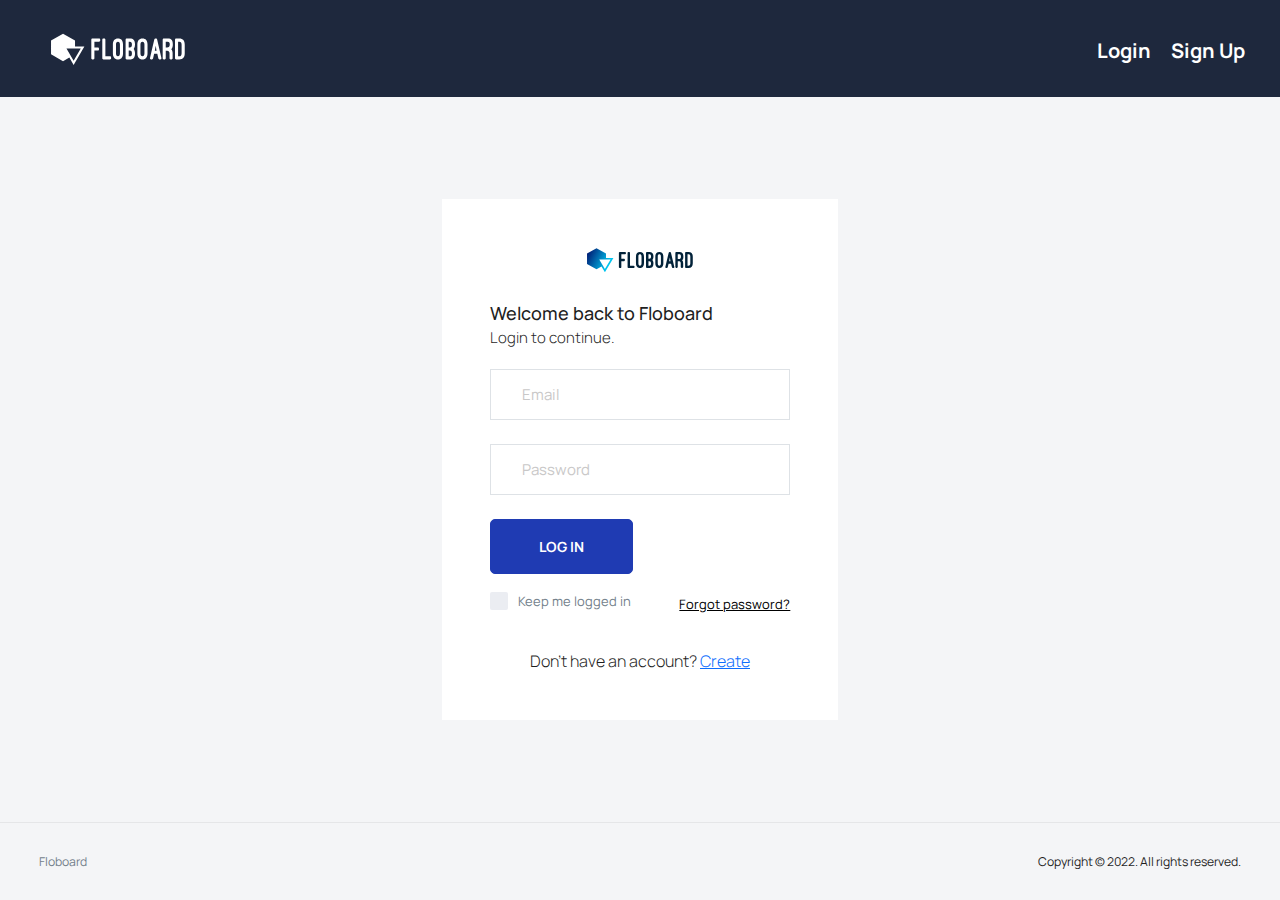
==== commit 9832cc14: "Created login page and login functionality" ====
--- a/index.html
+++ b/index.html
@@ -4,7 +4,7 @@
     <meta charset="UTF-8">
     <meta http-equiv="X-UA-Compatible" content="IE=edge">
     <meta name="viewport" content="width=device-width, initial-scale=1.0">
-    <title>Floboard</title>
+    <title>Login | Floboard</title>
 
     <!-- base css -->
     <link rel="stylesheet" href="assets/vendors/vendors/feather/feather.css">
@@ -17,6 +17,16 @@
     <!-- base css -->
 
     <link rel="shortcut icon" href="assets/Floboard-logo/favicon.png" />
+
+    <style>
+        .sidebar-dark .navbar .navbar-brand-wrapper {
+            background: #1E283D;
+        }
+
+        label.error {
+            color: crimson;
+        }
+    </style>
 </head>
 <body class="sidebar-dark">
 
@@ -25,12 +35,12 @@
         <nav class="navbar default-layout col-lg-12 col-12 p-0 fixed-top d-flex align-items-top flex-row navbar-dark">
             <div class="text-center navbar-brand-wrapper d-flex align-items-center justify-content-start">
                 <div class="me-3">
-                    <button class="navbar-toggler navbar-toggler align-self-center" type="button" data-bs-toggle="minimize">
+                    <button class="navbar-toggler navbar-toggler align-self-center d-md-none" type="button" data-bs-toggle="minimize">
                     <span class="icon-menu"></span>
                     </button>
                 </div>
                 <div>
-                    <a class="navbar-brand brand-logo" href="index.html">
+                    <a class="navbar-brand brand-logo" href="login.html">
                     <!-- <img src="assets/vendors/images/logo.svg" alt="logo" /> -->
                     <img src="assets/Floboard-logo/vector/default-monochrome-white.svg" alt="logo" />
                     </a>
@@ -41,79 +51,17 @@
                 </div>
             </div>
             <div class="navbar-menu-wrapper d-flex align-items-top">
-                <ul class="navbar-nav">
-                    <li class="nav-item font-weight-semibold d-none d-lg-block ms-0">
-                        <h1 class="welcome-text text-white">Hello, <span class="text-danger fw-bold">John Doe</span></h1>
-                        <h3 class="welcome-sub-text text-white">Welcome back to Floboard </h3>
+                <ul class="navbar-nav ms-auto">
+                    <li class="nav-item">
+                        <a href="login.html" class="nav-link fw-bold fs-5">Login</a>
+                    </li>
+                    <li class="nav-item">
+                        <a href="#" class="nav-link fw-bold fs-5">Sign Up</a>
                     </li>
                 </ul>
-                <ul class="navbar-nav ms-auto">
-                    <li class="nav-item">
-                        <form class="search-form" action="#">
-                            <i class="icon-search text-white"></i>
-                            <input type="search" class="form-control" placeholder="Search Here" title="Search here">
-                        </form>
-                    </li>
-                    <li class="nav-item dropdown">
-                        <a class="nav-link count-indicator" id="countDropdown" href="#" data-bs-toggle="dropdown" aria-expanded="false">
-                        <i class="icon-bell"></i>
-                        <span class="count"></span>
-                        </a>
-                        <div class="dropdown-menu dropdown-menu-right navbar-dropdown preview-list pb-0" aria-labelledby="countDropdown">
-                            <a class="dropdown-item py-3">
-                                <p class="mb-0 font-weight-medium float-left">You have 7 unread mails </p>
-                                <span class="badge badge-pill badge-primary float-right">View all</span>
-                            </a>
-                            <div class="dropdown-divider"></div>
-                            <a class="dropdown-item preview-item">
-                                <div class="preview-thumbnail">
-                                    <img src="assets/vendors/images/faces/face10.jpg" alt="image" class="img-sm profile-pic">
-                                </div>
-                                <div class="preview-item-content flex-grow py-2">
-                                    <p class="preview-subject ellipsis font-weight-medium text-dark">Marian Garner </p>
-                                    <p class="fw-light small-text mb-0"> The meeting is cancelled </p>
-                                </div>
-                            </a>
-                            <a class="dropdown-item preview-item">
-                                <div class="preview-thumbnail">
-                                    <img src="assets/vendors/images/faces/face12.jpg" alt="image" class="img-sm profile-pic">
-                                </div>
-                                <div class="preview-item-content flex-grow py-2">
-                                    <p class="preview-subject ellipsis font-weight-medium text-dark">David Grey </p>
-                                    <p class="fw-light small-text mb-0"> The meeting is cancelled </p>
-                                </div>
-                            </a>
-                            <a class="dropdown-item preview-item">
-                                <div class="preview-thumbnail">
-                                    <img src="assets/vendors/images/faces/face1.jpg" alt="image" class="img-sm profile-pic">
-                                </div>
-                                <div class="preview-item-content flex-grow py-2">
-                                    <p class="preview-subject ellipsis font-weight-medium text-dark">Travis Jenkins </p>
-                                    <p class="fw-light small-text mb-0"> The meeting is cancelled </p>
-                                </div>
-                            </a>
-                        </div>
-                    </li>
-                    <li class="nav-item dropdown d-none d-lg-block user-dropdown">
-                        <a class="nav-link" id="UserDropdown" href="#" data-bs-toggle="dropdown" aria-expanded="false">
-                        <img class="img-xs rounded-circle" src="assets/vendors/images/faces/face8.jpg" alt="Profile image"> </a>
-                        <div class="dropdown-menu dropdown-menu-right navbar-dropdown" aria-labelledby="UserDropdown">
-                            <div class="dropdown-header text-center">
-                                <img class="img-md rounded-circle" src="assets/vendors/images/faces/face8.jpg" alt="Profile image">
-                                <p class="mb-1 mt-3 font-weight-semibold">Allen Moreno</p>
-                                <p class="fw-light text-muted mb-0">allenmoreno@gmail.com</p>
-                            </div>
-                            <a class="dropdown-item"><i class="dropdown-item-icon mdi mdi-account-outline text-primary me-2"></i> My Profile <span class="badge badge-pill badge-danger">1</span></a>
-                            <a class="dropdown-item"><i class="dropdown-item-icon mdi mdi-message-text-outline text-primary me-2"></i> Messages</a>
-                            <a class="dropdown-item"><i class="dropdown-item-icon mdi mdi-calendar-check-outline text-primary me-2"></i> Activity</a>
-                            <a class="dropdown-item"><i class="dropdown-item-icon mdi mdi-help-circle-outline text-primary me-2"></i> FAQ</a>
-                            <a class="dropdown-item"><i class="dropdown-item-icon mdi mdi-power text-primary me-2"></i>Sign Out</a>
-                        </div>
-                    </li>
-                </ul>
-                <button class="navbar-toggler navbar-toggler-right d-lg-none align-self-center" type="button" data-bs-toggle="offcanvas">
+                <!-- <button class="navbar-toggler navbar-toggler-right d-lg-none align-self-center" type="button" data-bs-toggle="offcanvas">
                 <span class="mdi mdi-menu"></span>
-                </button>
+                </button> -->
             </div>
         </nav>
         <!-- top navbar -->
@@ -121,90 +69,54 @@
         <!-- body -->
         <div class="container-fluid page-body-wrapper">
 
-            <!-- sidebar -->
-            <nav class="sidebar sidebar-offcanvas" id="sidebar">
-                <ul class="nav">
-                    <li class="nav-item">
-                        <a class="nav-link" href="index.html">
-                        <i class="mdi mdi-grid-large menu-icon"></i>
-                        <span class="menu-title">Dashboard</span>
-                        </a>
-                    </li>
-
-                    <li class="nav-item nav-category">Board and Card</li>
-                    <li class="nav-item">
-                        <a class="nav-link" data-bs-toggle="collapse" href="#board-menu" aria-expanded="false" aria-controls="ui-basic">
-                        <i class="menu-icon mdi mdi-bulletin-board"></i>
-                        <span class="menu-title">Board</span>
-                        <i class="menu-arrow"></i> 
-                        </a>
-                        <div class="collapse" id="board-menu">
-                            <ul class="nav flex-column sub-menu">
-                                <li class="nav-item"> <a class="nav-link" href="#">Add Board</a></li>
-                                <li class="nav-item"> <a class="nav-link" href="#">Show Boards</a></li>
-                            </ul>
-                        </div>
-                    </li>
-                    <li class="nav-item">
-                        <a class="nav-link" data-bs-toggle="collapse" href="#card-menu" aria-expanded="false" aria-controls="ui-basic">
-                        <i class="menu-icon mdi mdi-cards"></i>
-                        <span class="menu-title">Card</span>
-                        <i class="menu-arrow"></i> 
-                        </a>
-                        <div class="collapse" id="card-menu">
-                            <ul class="nav flex-column sub-menu">
-                                <li class="nav-item"> <a class="nav-link" href="#">Add Card</a></li>
-                                <li class="nav-item"> <a class="nav-link" href="#">Show Card</a></li>
-                            </ul>
-                        </div>
-                    </li>
-
-                    <li class="nav-item nav-category">Reports</li>
-                    <li class="nav-item">
-                        <a class="nav-link" data-bs-toggle="collapse" href="#report-menu" aria-expanded="false" aria-controls="ui-basic">
-                        <i class="menu-icon mdi mdi-file-document"></i>
-                        <span class="menu-title">Reports</span>
-                        <i class="menu-arrow"></i> 
-                        </a>
-                        <div class="collapse" id="report-menu">
-                            <ul class="nav flex-column sub-menu">
-                                <li class="nav-item"> <a class="nav-link" href="#">Card Wise Report </a></li>
-                                <li class="nav-item"> <a class="nav-link" href="#">Board Wise Report</a></li>
-                                <li class="nav-item"> <a class="nav-link" href="#">Employee Wise Report</a></li>
-                            </ul>
-                        </div>
-                    </li>
-
-                    <li class="nav-item nav-category">Employee Management</li>
-                    <li class="nav-item">
-                        <a class="nav-link" href="#">
-                        <i class="menu-icon mdi mdi-account-multiple "></i>
-                        <span class="menu-title">Employee List</span>
-                        </a>
-                    </li>
-                    <li class="nav-item">
-                        <a class="nav-link" href="#">
-                        <i class="menu-icon mdi mdi-account-plus"></i>
-                        <span class="menu-title">Add Employee</span>
-                        </a>
-                    </li>
-                </ul>
-            </nav>
-            <!-- sidebar -->
-
-            <div class="main-panel">
+            <div class="main-panel w-100">
                 
                 <!-- main content -->
-                <div class="content-wrapper">
+                <div class="content-wrapper d-flex align-items-center auth px-0">
 
-
+                    <!-- Write you code here -->
+                    <div class="row w-100 mx-0">
+                        <div class="col-lg-4 mx-auto">
+                            <div class="auth-form-light text-left py-5 px-4 px-sm-5">
+                                <div class="brand-logo text-center">
+                                    <img src="assets/Floboard-logo/vector/default-monochrome.svg" alt="logo" style="width: 35%;">
+                                </div>
+                                <h4>Welcome back to Floboard</h4>
+                                <h6 class="fw-light">Login to continue.</h6>
+                                <form class="pt-3">
+                                    <div class="alert alert-danger fw-bold" style="display: none;">Login Failed! Incorrect email or password.</div>
+                                    <div class="form-group">
+                                        <input type="email" class="form-control form-control-lg" name="email" id="exampleInputEmail1" placeholder="Email">
+                                    </div>
+                                    <div class="form-group">
+                                        <input type="password" class="form-control form-control-lg" name="password" id="exampleInputPassword1" placeholder="Password">
+                                    </div>
+                                    <div class="mt-3">
+                                        <button class="btn btn-block btn-primary btn-lg fw-bold auth-form-btn" type="submit">LOG IN</button>
+                                    </div>
+                                    <div class="my-2 d-flex justify-content-between align-items-center">
+                                        <div class="form-check">
+                                            <label class="form-check-label text-muted">
+                                            <input type="checkbox" class="form-check-input" id="remember-me-check">
+                                            Keep me logged in
+                                            </label>
+                                        </div>
+                                        <a href="#" class="auth-link text-black">Forgot password?</a>
+                                    </div>
+                                    <div class="text-center mt-4 fw-light">
+                                        Don't have an account? <a href="register.html" class="text-primary">Create</a>
+                                    </div>
+                                </form>
+                            </div>
+                        </div>
+                    </div>                    
                 </div>
                 <!-- main -->
 
                 <!-- footer -->
                 <footer class="footer">
                     <div class="d-sm-flex justify-content-center justify-content-sm-between">
-                        <span class="text-muted text-center text-sm-left d-block d-sm-inline-block">Floboard Dashboard</span>
+                        <span class="text-muted text-center text-sm-left d-block d-sm-inline-block">Floboard</span>
                         <span class="float-none float-sm-right d-block mt-1 mt-sm-0 text-center">Copyright © 2022. All rights reserved.</span>
                     </div>
                 </footer>
@@ -216,10 +128,14 @@
     </div>
     
     <!-- base js -->
+    <script src="https://code.jquery.com/jquery-3.6.1.min.js" integrity="sha256-o88AwQnZB+VDvE9tvIXrMQaPlFFSUTR+nldQm1LuPXQ=" crossorigin="anonymous"></script>
     <script src="assets/vendors/vendors/js/vendor.bundle.base.js"></script>
     <script src="assets/vendors/js/template.js"></script>
     <script src="assets/vendors/js/off-canvas.js"></script>
     <script src="assets/vendors/js/hoverable-collapse.js"></script>
+    <script src="assets/vendors/js/jquery.cookie.js"></script>
+    <script src="assets/vendors/vendors/jquery-validation/jquery.validate.min.js"></script>
+    <script src="assets/js/login.js"></script>
     <!-- base js -->
 </body>
 </html>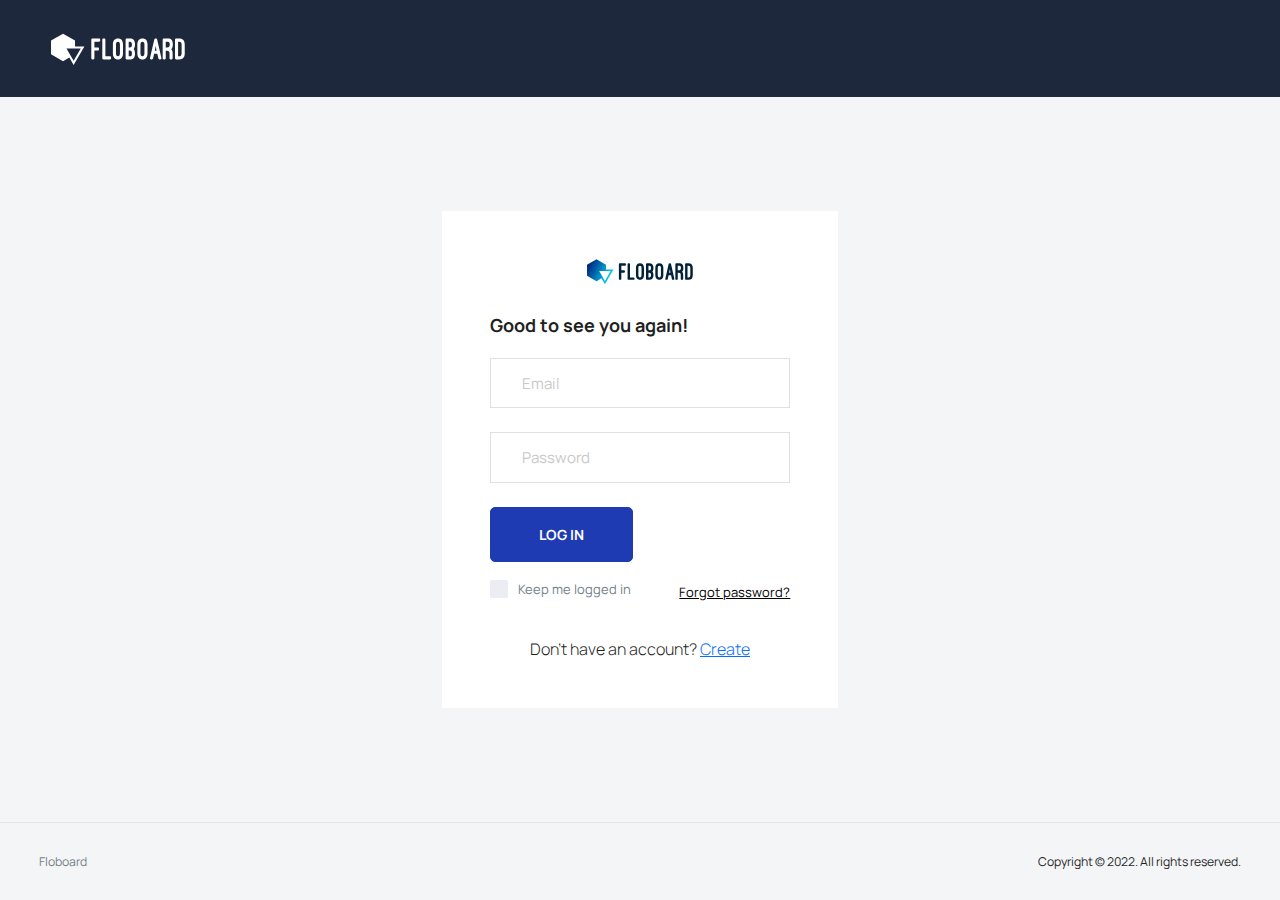
==== commit f139c895: "Changed login and signup page texts, removed menu from navbar" ====
--- a/index.html
+++ b/index.html
@@ -14,6 +14,7 @@
     <link rel="stylesheet" href="assets/vendors/vendors/simple-line-icons/css/simple-line-icons.css">
     <link rel="stylesheet" href="assets/vendors/vendors/css/vendor.bundle.base.css">
     <link rel="stylesheet" href="assets/vendors/css/vertical-layout-light/style.css">
+    <link rel="stylesheet" href="assets/css/theme.css">
     <!-- base css -->
 
     <link rel="shortcut icon" href="assets/Floboard-logo/favicon.png" />
@@ -21,10 +22,6 @@
     <style>
         .sidebar-dark .navbar .navbar-brand-wrapper {
             background: #1E283D;
-        }
-
-        label.error {
-            color: crimson;
         }
     </style>
 </head>
@@ -40,7 +37,7 @@
                     </button>
                 </div>
                 <div>
-                    <a class="navbar-brand brand-logo" href="login.html">
+                    <a class="navbar-brand brand-logo" href="index.html">
                     <!-- <img src="assets/vendors/images/logo.svg" alt="logo" /> -->
                     <img src="assets/Floboard-logo/vector/default-monochrome-white.svg" alt="logo" />
                     </a>
@@ -52,12 +49,12 @@
             </div>
             <div class="navbar-menu-wrapper d-flex align-items-top">
                 <ul class="navbar-nav ms-auto">
-                    <li class="nav-item">
-                        <a href="login.html" class="nav-link fw-bold fs-5">Login</a>
+                    <!-- <li class="nav-item">
+                        <a href="index.html" class="nav-link fw-bold fs-5">Login</a>
                     </li>
                     <li class="nav-item">
-                        <a href="#" class="nav-link fw-bold fs-5">Sign Up</a>
-                    </li>
+                        <a href="signup.html" class="nav-link fw-bold fs-5">Sign Up</a>
+                    </li> -->
                 </ul>
                 <!-- <button class="navbar-toggler navbar-toggler-right d-lg-none align-self-center" type="button" data-bs-toggle="offcanvas">
                 <span class="mdi mdi-menu"></span>
@@ -81,15 +78,15 @@
                                 <div class="brand-logo text-center">
                                     <img src="assets/Floboard-logo/vector/default-monochrome.svg" alt="logo" style="width: 35%;">
                                 </div>
-                                <h4>Welcome back to Floboard</h4>
-                                <h6 class="fw-light">Login to continue.</h6>
+                                <h4 class="fw-bold">Good to see you again!</h4>
+                                <!-- <h6 class="fw-light">Login to continue.</h6> -->
                                 <form class="pt-3">
                                     <div class="alert alert-danger fw-bold" style="display: none;">Login Failed! Incorrect email or password.</div>
                                     <div class="form-group">
-                                        <input type="email" class="form-control form-control-lg" name="email" id="exampleInputEmail1" placeholder="Email">
+                                        <input type="email" class="form-control form-control-lg" name="email" id="inputEmail1" placeholder="Email">
                                     </div>
                                     <div class="form-group">
-                                        <input type="password" class="form-control form-control-lg" name="password" id="exampleInputPassword1" placeholder="Password">
+                                        <input type="password" class="form-control form-control-lg" name="password" id="inputPassword1" placeholder="Password">
                                     </div>
                                     <div class="mt-3">
                                         <button class="btn btn-block btn-primary btn-lg fw-bold auth-form-btn" type="submit">LOG IN</button>
@@ -104,7 +101,7 @@
                                         <a href="#" class="auth-link text-black">Forgot password?</a>
                                     </div>
                                     <div class="text-center mt-4 fw-light">
-                                        Don't have an account? <a href="register.html" class="text-primary">Create</a>
+                                        Don't have an account? <a href="signup.html" class="text-primary">Create</a>
                                     </div>
                                 </form>
                             </div>
--- a/assets/css/theme.css
+++ b/assets/css/theme.css
@@ -0,0 +1,87 @@
+.sidebar-dark .sidebar .nav.sub-menu {
+	background: #393939;
+}
+
+.sidebar-dark .sidebar .nav .nav-item.active > .nav-link::before {
+    background: #f73122;
+}
+
+label.error {
+    color: crimson;
+}
+
+input.form-control.error {
+    border: 1px solid crimson;
+}
+
+.form-check .form-check-label input[type="checkbox"] + label + .input-helper::before, .form-check .form-check-label input[type="checkbox"] + label + .input-helper::after {
+	position: absolute;
+	top: 0;
+	left: 0;
+}
+
+.form-check .form-check-label input.error[type="checkbox"] + label.error {
+    position: absolute;
+    bottom: -13px;
+}
+
+.form-check .form-check-label input[type="checkbox"] + label + .input-helper::before {
+    content: "";
+    width: 18px;
+    height: 18px;
+    border-radius: 2px;
+    border: none;
+    border-width: 2px;
+    -webkit-transition: all;
+    -moz-transition: all;
+    -ms-transition: all;
+    -o-transition: all;
+    transition: all;
+    transition-duration: 0s;
+    -webkit-transition-duration: 250ms;
+    transition-duration: 250ms;
+    background: #EBEDF2;
+}
+
+.form-check .form-check-label input.error[type="checkbox"] + label + .input-helper::before {
+    box-shadow: 0 0 1px 2px crimson;
+}
+
+.form-check .form-check-label input[type="checkbox"] + label + .input-helper::after {
+	-webkit-transition: all;
+	-moz-transition: all;
+	-ms-transition: all;
+	-o-transition: all;
+	transition: all;
+	transition-duration: 0s;
+	-webkit-transition-duration: 250ms;
+	transition-duration: 250ms;
+	font-family: themify;
+	opacity: 0;
+	filter: alpha(opacity=0);
+	-webkit-transform: scale(0);
+	-ms-transform: scale(0);
+	-o-transform: scale(0);
+	transform: scale(0);
+	content: '\e64c';
+	font-size: .9375rem;
+	font-weight: bold;
+	color: #ffffff;
+}
+
+.form-check .form-check-label input[type="checkbox"]:checked + label + .input-helper::after {
+	width: 18px;
+	opacity: 1;
+	line-height: 18px;
+	filter: alpha(opacity=100);
+	-webkit-transform: scale(1);
+	-ms-transform: scale(1);
+	-o-transform: scale(1);
+	transform: scale(1);
+}
+
+.form-check .form-check-label input[type="checkbox"]:checked + label + .input-helper::before {
+	background: #1F3BB3;
+	border-width: 0;
+}
+
